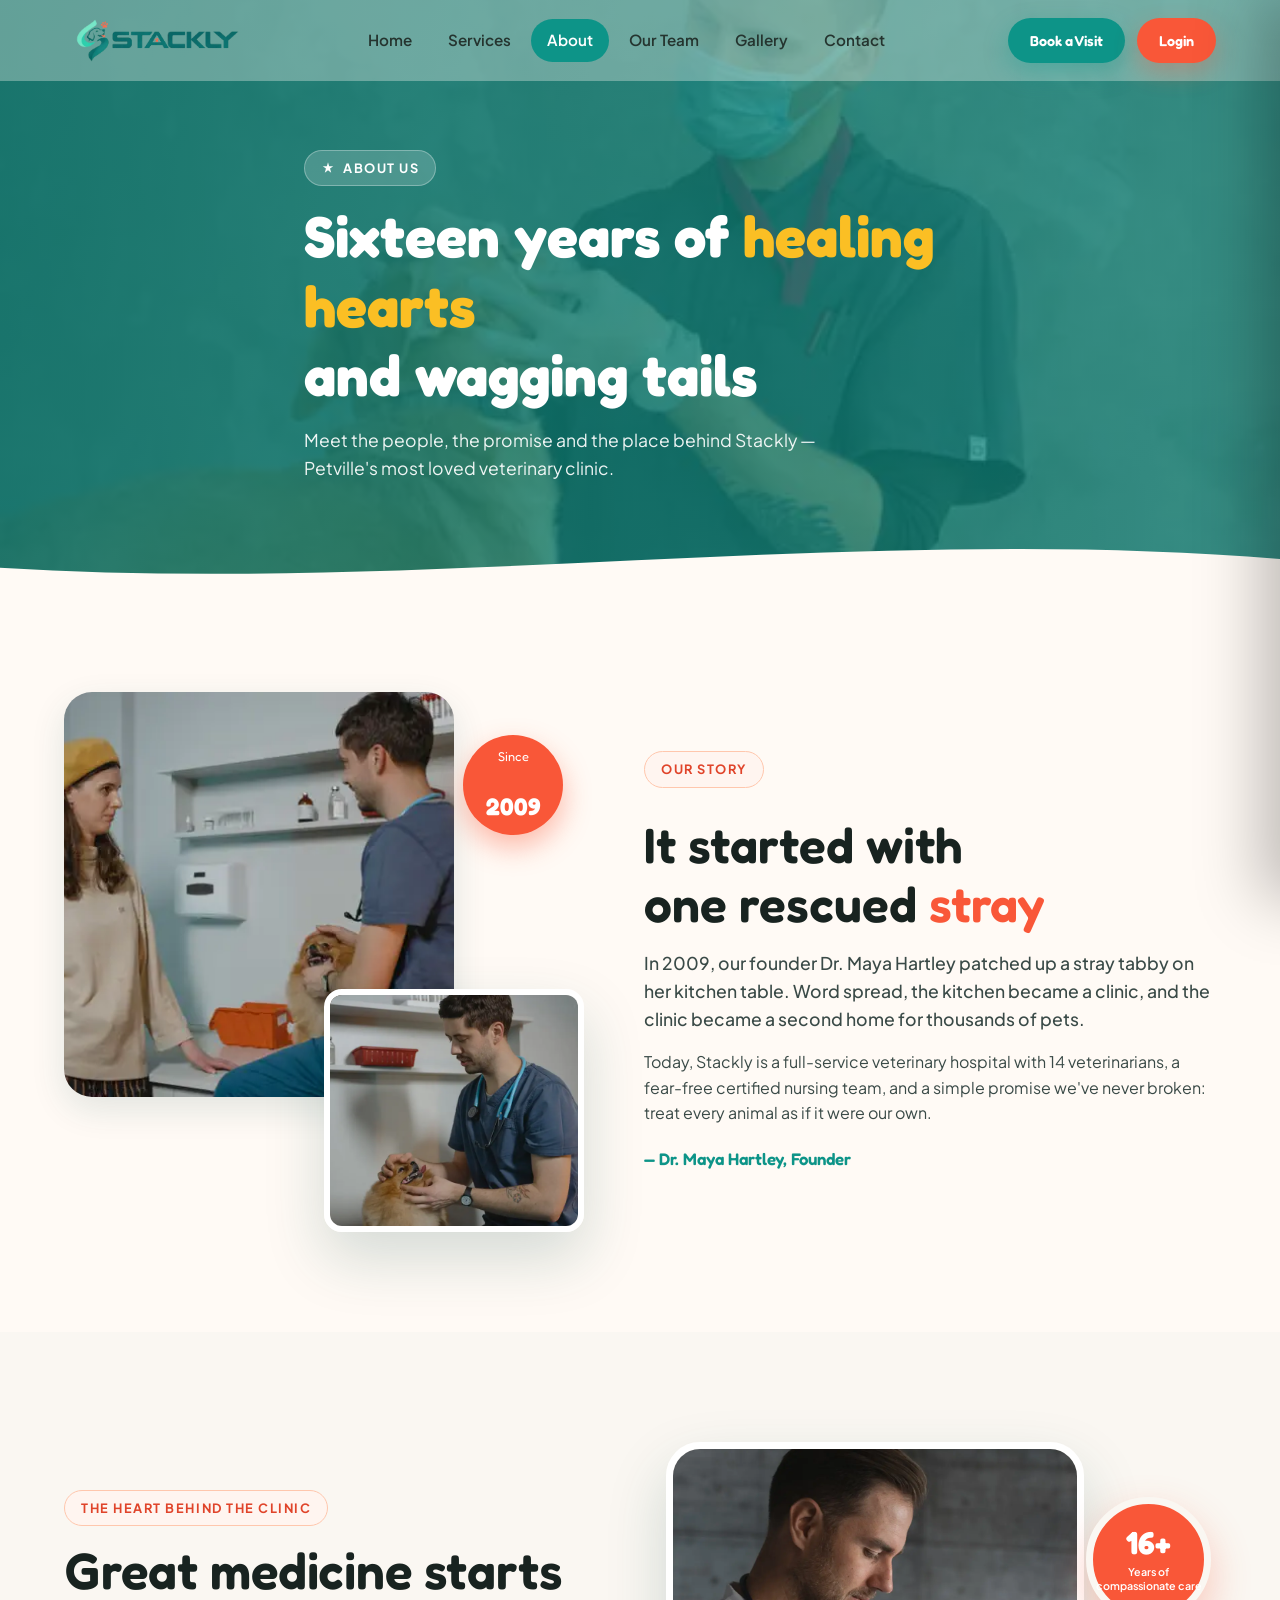
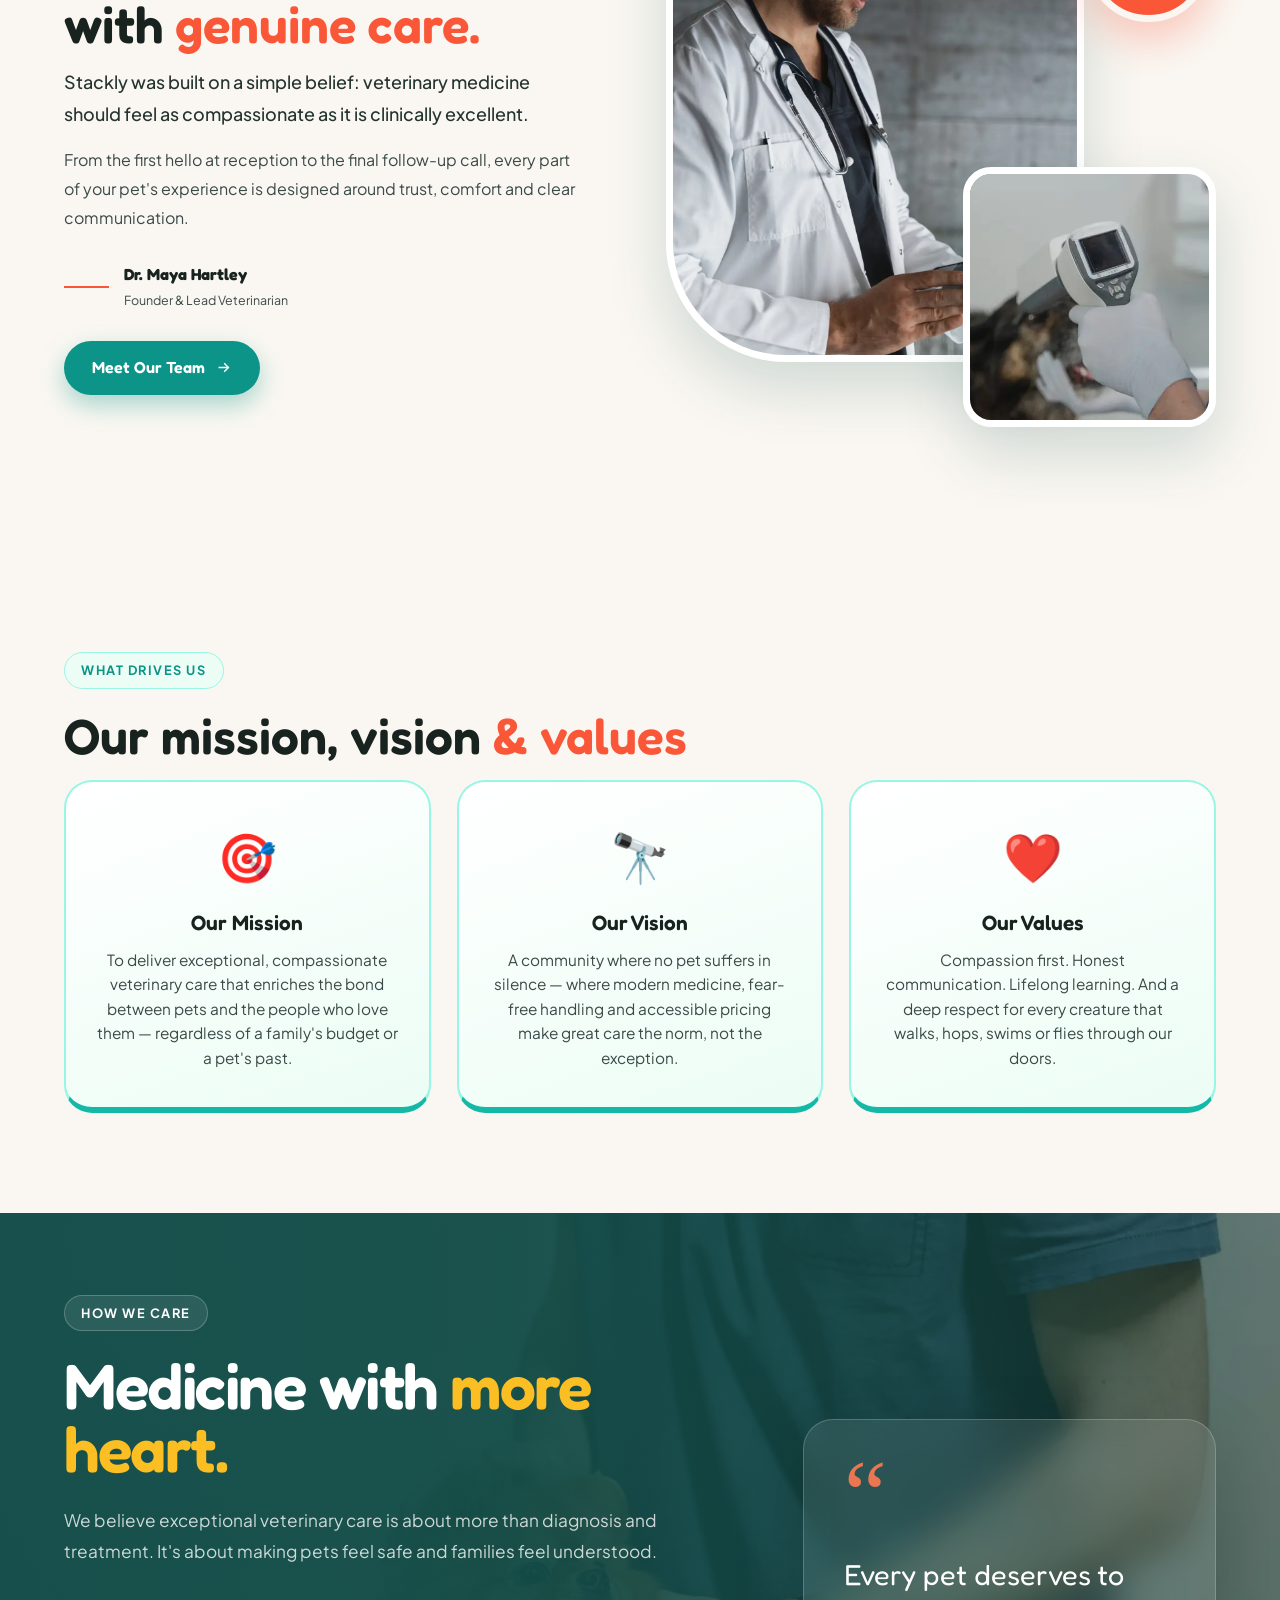
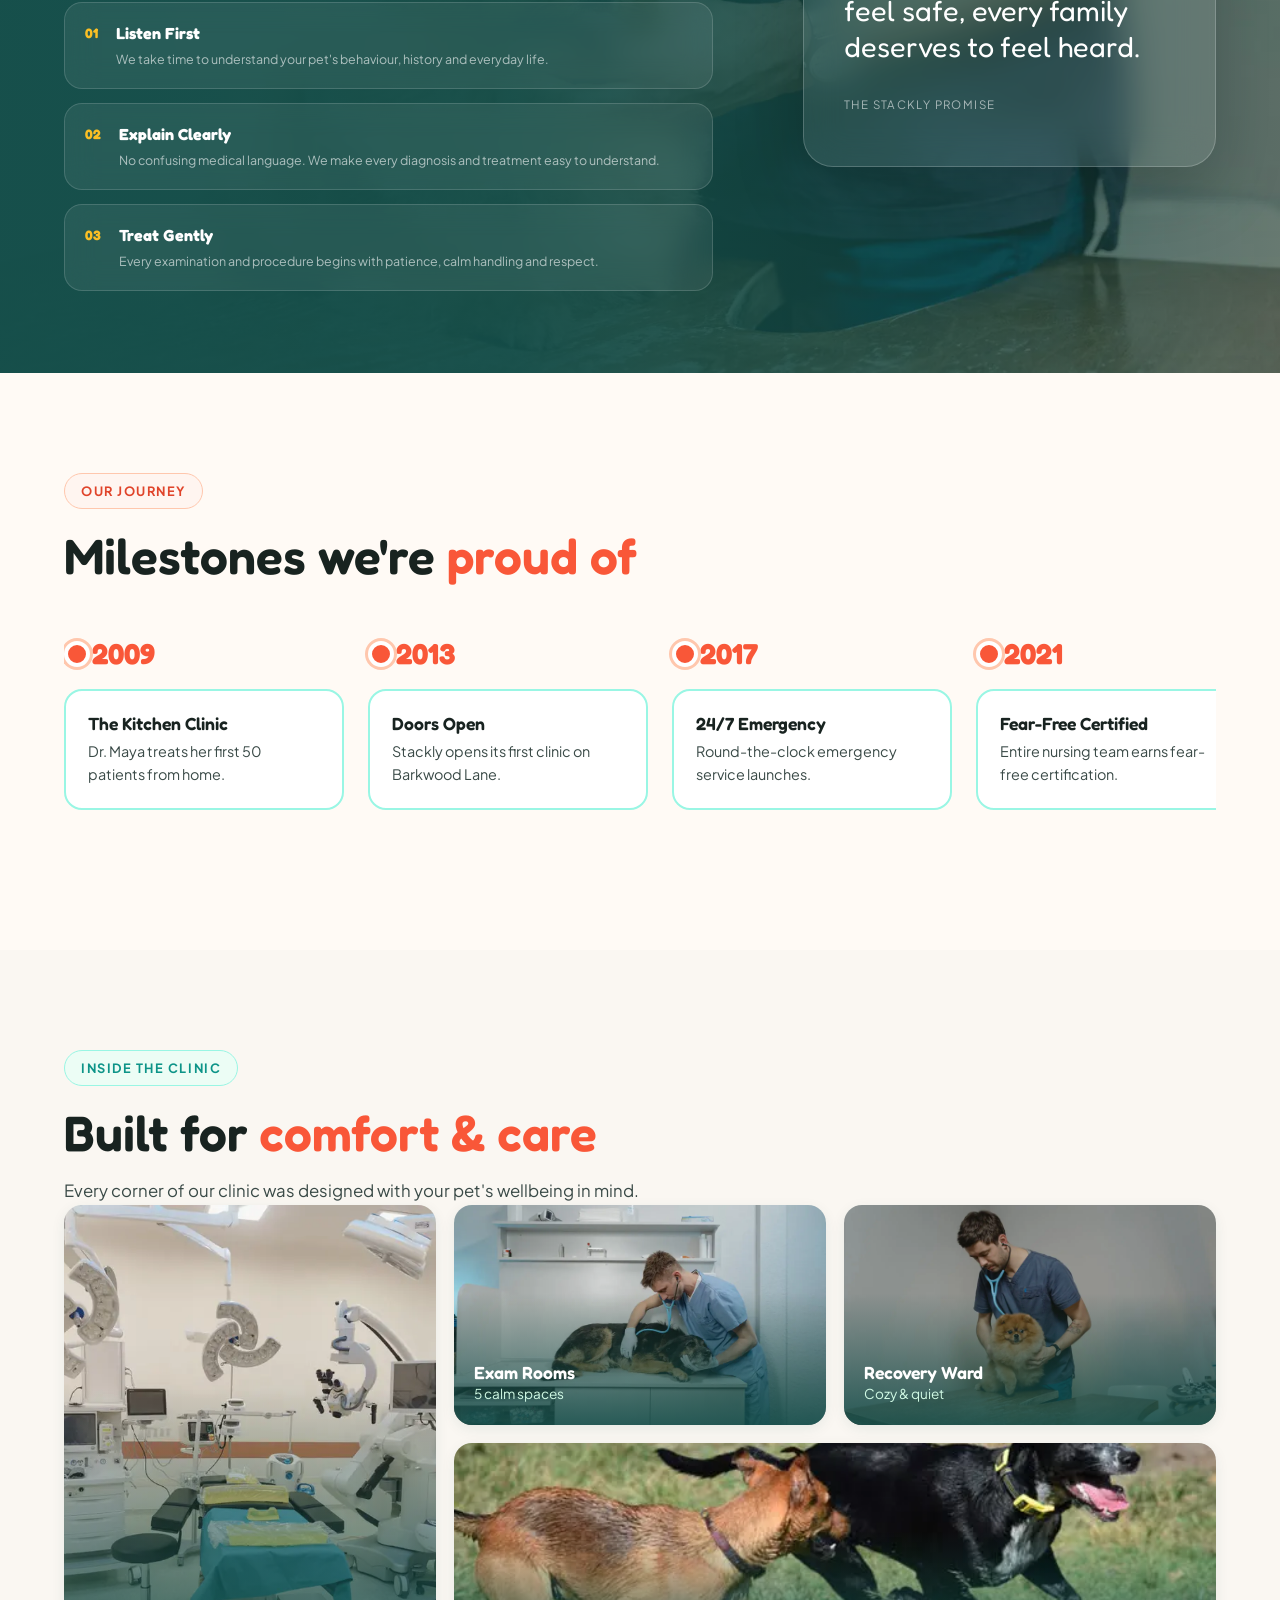
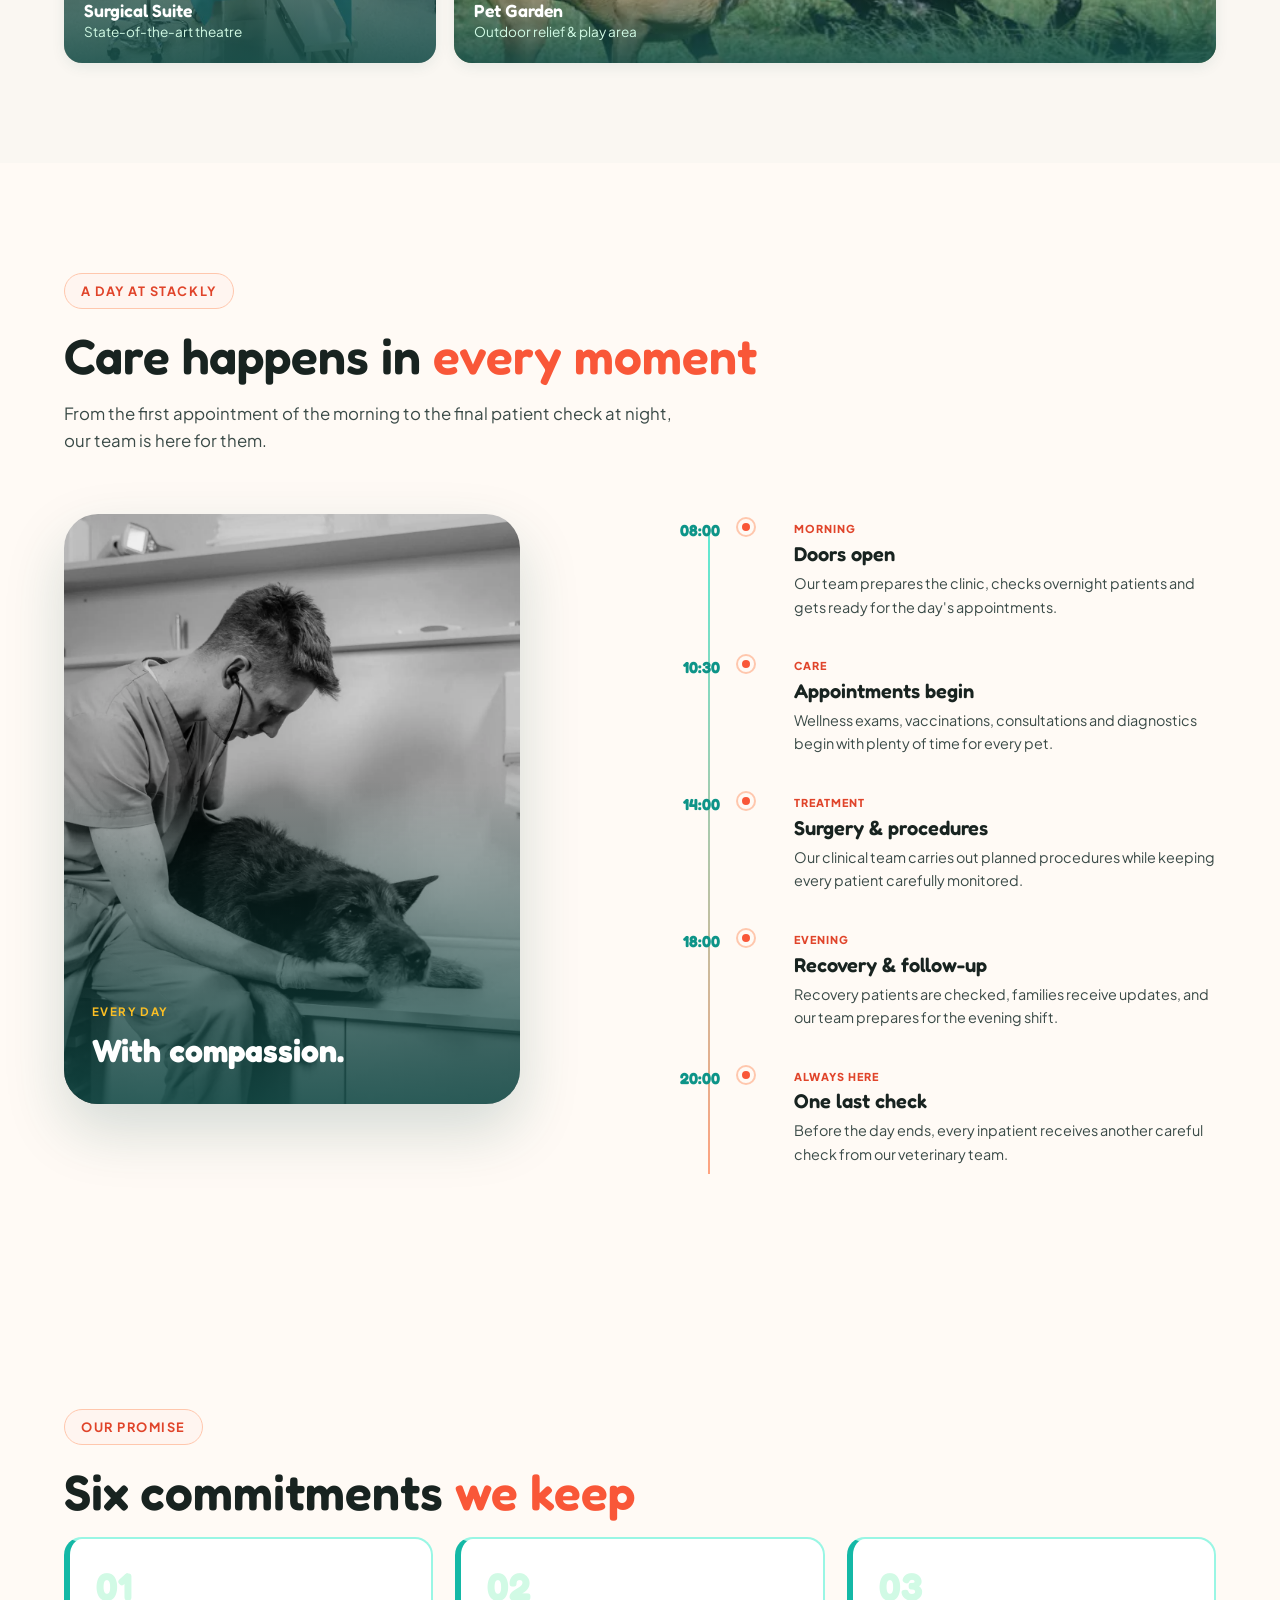
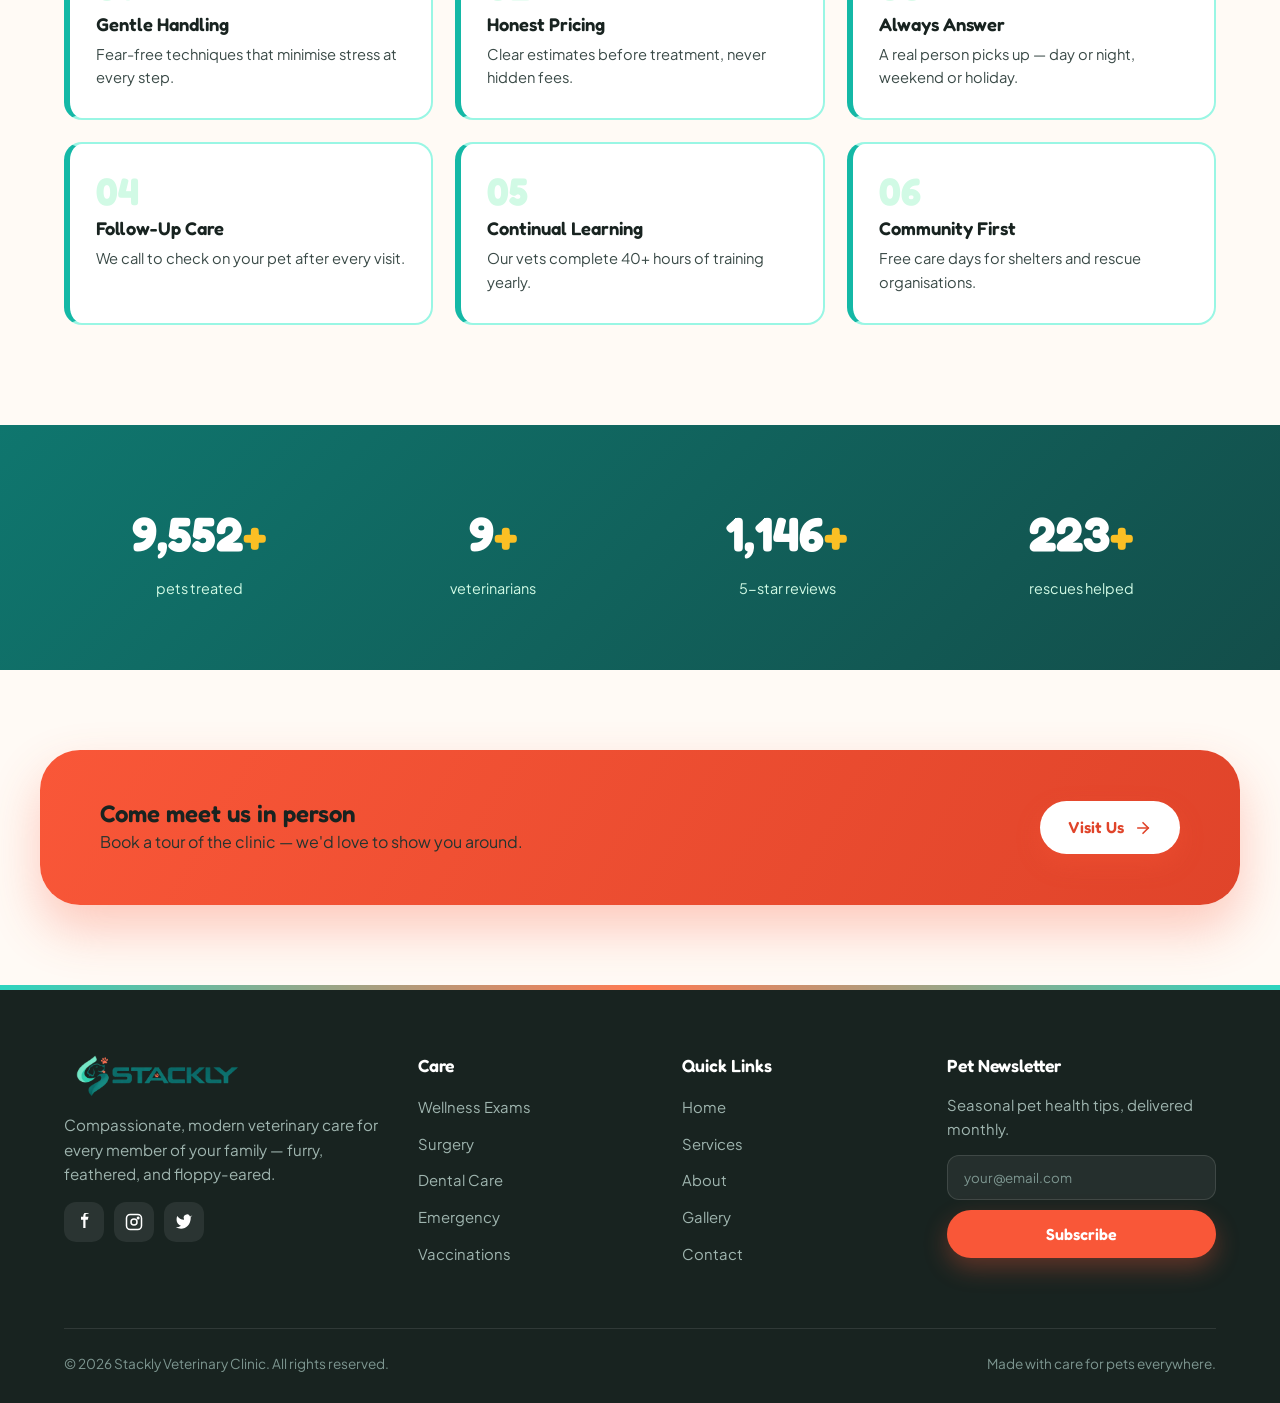
==== about.html @ 613fd5ee "first commit" ====
<!DOCTYPE html>
<html lang="en">
<head>
<meta charset="UTF-8">
<meta name="viewport" content="width=device-width, initial-scale=1.0">
<title>About Us — Stackly Veterinary Clinic</title>
<link rel="stylesheet" href="css/theme.css">
<link rel="stylesheet" href="css/about.css">
</head>
<body>

<!-- ============ PAGE HERO ============ -->
<section class="page-hero">
  <div class="ph-bg"><img src="images/doctor7.webp" alt="Vet team"></div>
  <div class="ph-overlay"></div>
  <div class="container ph-content reveal">
    <span class="eyebrow"><svg width="14" height="14" viewBox="0 0 24 24" fill="currentColor"><path d="M12 2l2 7h7l-5.5 4 2 7L12 16l-5.5 4 2-7L3 9h7z"/></svg> About Us</span>
    <h1>Sixteen years of <span class="hl">healing hearts</span><br>and wagging tails</h1>
    <p>Meet the people, the promise and the place behind Stackly — Petville's most loved veterinary clinic.</p>
  </div>
  <div class="ph-wave"><svg viewBox="0 0 1440 80" preserveAspectRatio="none"><path d="M0,50 C480,80 960,0 1440,40 L1440,80 L0,80 Z" fill="var(--cream)"/></svg></div>
</section>

<!-- ============ OUR STORY (asymmetric) ============ -->
<section class="story">
  <div class="container story-grid">
    <div class="story-images reveal left">
      <img class="si-main" src="images/doctor13.webp" alt="Vet with pet owner">
      <img class="si-sub" src="images/doctor4.webp" alt="Pomeranian">
      <div class="si-badge">Since<br><strong>2009</strong></div>
    </div>
    <div class="story-text reveal right">
      <span class="eyebrow coral">Our Story</span>
      <h2 class="section-title">It started with<br>one rescued <span class="hl">stray</span></h2>
      <p class="story-lead">In 2009, our founder Dr. Maya Hartley patched up a stray tabby on her kitchen table. Word spread, the kitchen became a clinic, and the clinic became a second home for thousands of pets.</p>
      <p>Today, Stackly is a full-service veterinary hospital with 14 veterinarians, a fear-free certified nursing team, and a simple promise we've never broken: treat every animal as if it were our own.</p>
      <div class="story-sign">— Dr. Maya Hartley, Founder</div>
    </div>
  </div>
</section>

<!-- ============ THE HEART BEHIND THE CLINIC ============ -->
<section class="heart-clinic">
  <div class="container heart-grid">

    

    <div class="heart-content reveal right">
      <span class="eyebrow coral">The heart behind the clinic</span>

      <h2 class="section-title">
        Great medicine starts with
        <span class="hl">genuine care.</span>
      </h2>

      <p class="heart-lead">
        Stackly was built on a simple belief:
        veterinary medicine should feel as compassionate as it is
        clinically excellent.
      </p>

      <p>
        From the first hello at reception to the final follow-up call,
        every part of your pet's experience is designed around trust,
        comfort and clear communication.
      </p>

      <div class="heart-signature">
        <div class="signature-line"></div>
        <div>
          <strong>Dr. Maya Hartley</strong>
          <span>Founder &amp; Lead Veterinarian</span>
        </div>
      </div>

      <a href="team.html" class="btn btn-primary">
        Meet Our Team
        <svg width="17" height="17" viewBox="0 0 24 24"
          fill="none" stroke="currentColor" stroke-width="2">
          <path d="M5 12h14"></path>
          <path d="m13 6 6 6-6 6"></path>
        </svg>
      </a>
    </div>

    <div class="heart-visual reveal left">
      <div class="heart-main-image">
        <img
          src="images/doctor14.webp"
          alt="Veterinarian caring for a dog"
        >
      </div>

      <div class="heart-small-image">
        <img
          src="images/equipment.webp"
          alt="Veterinary care"
        >
      </div>

      <div class="heart-experience">
        <strong>16+</strong>
        <span>Years of<br>compassionate care</span>
      </div>
    </div>

  </div>
</section>

<!-- ============ MISSION / VISION / VALUES (teal cards) ============ -->
<section class="mvv">
  <div class="container">
    <div class="section-head reveal">
      <span class="eyebrow">What drives us</span>
      <h2 class="section-title">Our mission, vision <span class="hl">&amp; values</span></h2>
    </div>
    <div class="mvv-grid">
      <article class="mvv-card reveal">
        <div class="mvv-ic">🎯</div>
        <h3>Our Mission</h3>
        <p>To deliver exceptional, compassionate veterinary care that enriches the bond between pets and the people who love them — regardless of a family's budget or a pet's past.</p>
      </article>
      <article class="mvv-card reveal delay-1">
        <div class="mvv-ic">🔭</div>
        <h3>Our Vision</h3>
        <p>A community where no pet suffers in silence — where modern medicine, fear-free handling and accessible pricing make great care the norm, not the exception.</p>
      </article>
      <article class="mvv-card reveal delay-2">
        <div class="mvv-ic">❤️</div>
        <h3>Our Values</h3>
        <p>Compassion first. Honest communication. Lifelong learning. And a deep respect for every creature that walks, hops, swims or flies through our doors.</p>
      </article>
    </div>
  </div>
</section>

<!-- ============ CARE PHILOSOPHY ============ -->
<section class="care-philosophy">

  <div class="care-philosophy-bg">
    <img
      src="images/pet14.webp"
      alt="Veterinarian caring for a pet"
    >
    <div class="care-philosophy-overlay"></div>
  </div>

  <div class="container care-philosophy-inner">

    <div class="care-philosophy-content reveal">

      <span class="eyebrow philosophy-eyebrow">
        How we care
      </span>

      <h2>
        Medicine with
        <span>more heart.</span>
      </h2>

      <p class="philosophy-intro">
        We believe exceptional veterinary care is about more than
        diagnosis and treatment. It's about making pets feel safe
        and families feel understood.
      </p>

      <div class="philosophy-list">

        <div class="philosophy-item">
          <span class="philosophy-number">01</span>
          <div>
            <strong>Listen First</strong>
            <p>
              We take time to understand your pet's behaviour,
              history and everyday life.
            </p>
          </div>
        </div>

        <div class="philosophy-item">
          <span class="philosophy-number">02</span>
          <div>
            <strong>Explain Clearly</strong>
            <p>
              No confusing medical language. We make every
              diagnosis and treatment easy to understand.
            </p>
          </div>
        </div>

        <div class="philosophy-item">
          <span class="philosophy-number">03</span>
          <div>
            <strong>Treat Gently</strong>
            <p>
              Every examination and procedure begins with
              patience, calm handling and respect.
            </p>
          </div>
        </div>

      </div>

    </div>

    <div class="philosophy-quote reveal delay-2">
      <span class="quote-mark">“</span>
      <p>
        Every pet deserves to feel safe,
        every family deserves to feel heard.
      </p>
      <span class="quote-label">The Stackly promise</span>
    </div>

  </div>
</section>

<!-- ============ JOURNEY TIMELINE ============ -->
<section class="journey">
  <div class="container">
    <div class="section-head reveal">
      <span class="eyebrow coral">Our journey</span>
      <h2 class="section-title">Milestones we're <span class="hl">proud of</span></h2>
    </div>
    <div class="journey-track reveal">
      <div class="j-item"><span class="j-year">2009</span><div class="j-card"><h4>The Kitchen Clinic</h4><p>Dr. Maya treats her first 50 patients from home.</p></div></div>
      <div class="j-item"><span class="j-year">2013</span><div class="j-card"><h4>Doors Open</h4><p>Stackly opens its first clinic on Barkwood Lane.</p></div></div>
      <div class="j-item"><span class="j-year">2017</span><div class="j-card"><h4>24/7 Emergency</h4><p>Round-the-clock emergency service launches.</p></div></div>
      <div class="j-item"><span class="j-year">2021</span><div class="j-card"><h4>Fear-Free Certified</h4><p>Entire nursing team earns fear-free certification.</p></div></div>
      <div class="j-item"><span class="j-year">2025</span><div class="j-card"><h4>15,000 Pets</h4><p>We celebrate 15,000 pets treated and counting.</p></div></div>
    </div>
  </div>
</section>

<!-- ============ FACILITIES SHOWCASE ============ -->
<section class="facilities">
  <div class="container">
    <div class="section-head reveal">
      <span class="eyebrow">Inside the clinic</span>
      <h2 class="section-title">Built for <span class="hl">comfort &amp; care</span></h2>
      <p class="section-sub">Every corner of our clinic was designed with your pet's wellbeing in mind.</p>
    </div>
    <div class="fac-grid">
      <div class="fac-item fac-large reveal"><img src="images/technology2.webp" alt="Operating room"><div class="fac-cap"><h4>Surgical Suite</h4><p>State-of-the-art theatre</p></div></div>
      <div class="fac-item reveal delay-1"><img src="images/doctor1.webp" alt="Exam room"><div class="fac-cap"><h4>Exam Rooms</h4><p>5 calm spaces</p></div></div>
      <div class="fac-item reveal delay-2"><img src="images/doctor2.webp" alt="Recovery"><div class="fac-cap"><h4>Recovery Ward</h4><p>Cozy &amp; quiet</p></div></div>
      <div class="fac-item fac-wide reveal delay-3"><img src="images/pet15.webp" alt="Garden"><div class="fac-cap"><h4>Pet Garden</h4><p>Outdoor relief &amp; play area</p></div></div>
    </div>
  </div>
</section>

<!-- ============ A DAY AT PAWS & CLAWS ============ -->
<section class="clinic-day">
  <div class="container">

    <div class="section-head reveal">
      <span class="eyebrow coral">A day at Stackly</span>
      <h2 class="section-title">
        Care happens in
        <span class="hl">every moment</span>
      </h2>
      <p class="section-sub">
        From the first appointment of the morning to the final
        patient check at night, our team is here for them.
      </p>
    </div>

    <div class="clinic-day-grid">

      <div class="day-image reveal left">
        <img
          src="images/doctor15.webp"
          alt="Veterinarian examining a pet"
        >

        <div class="day-image-label">
          <span>Every day</span>
          <strong>With compassion.</strong>
        </div>
      </div>

      <div class="day-timeline">

        <div class="day-item reveal">
          <div class="day-time">08:00</div>
          <div class="day-dot"></div>
          <div class="day-info">
            <span>Morning</span>
            <h3>Doors open</h3>
            <p>
              Our team prepares the clinic, checks overnight patients
              and gets ready for the day's appointments.
            </p>
          </div>
        </div>

        <div class="day-item reveal delay-1">
          <div class="day-time">10:30</div>
          <div class="day-dot"></div>
          <div class="day-info">
            <span>Care</span>
            <h3>Appointments begin</h3>
            <p>
              Wellness exams, vaccinations, consultations and
              diagnostics begin with plenty of time for every pet.
            </p>
          </div>
        </div>

        <div class="day-item reveal delay-2">
          <div class="day-time">14:00</div>
          <div class="day-dot"></div>
          <div class="day-info">
            <span>Treatment</span>
            <h3>Surgery &amp; procedures</h3>
            <p>
              Our clinical team carries out planned procedures while
              keeping every patient carefully monitored.
            </p>
          </div>
        </div>

        <div class="day-item reveal delay-3">
          <div class="day-time">18:00</div>
          <div class="day-dot"></div>
          <div class="day-info">
            <span>Evening</span>
            <h3>Recovery &amp; follow-up</h3>
            <p>
              Recovery patients are checked, families receive updates,
              and our team prepares for the evening shift.
            </p>
          </div>
        </div>

        <div class="day-item reveal delay-4">
          <div class="day-time">20:00</div>
          <div class="day-dot"></div>
          <div class="day-info">
            <span>Always here</span>
            <h3>One last check</h3>
            <p>
              Before the day ends, every inpatient receives another
              careful check from our veterinary team.
            </p>
          </div>
        </div>

      </div>

    </div>
  </div>
</section>

<!-- ============ COMMITMENTS (teal cards) ============ -->
<section class="commitments">
  <div class="container">
    <div class="section-head reveal">
      <span class="eyebrow coral">Our promise</span>
      <h2 class="section-title">Six commitments <span class="hl">we keep</span></h2>
    </div>
    <div class="commit-grid">
      <article class="commit-card reveal"><span class="cc-num">01</span><h4>Gentle Handling</h4><p>Fear-free techniques that minimise stress at every step.</p></article>
      <article class="commit-card reveal delay-1"><span class="cc-num">02</span><h4>Honest Pricing</h4><p>Clear estimates before treatment, never hidden fees.</p></article>
      <article class="commit-card reveal delay-2"><span class="cc-num">03</span><h4>Always Answer</h4><p>A real person picks up — day or night, weekend or holiday.</p></article>
      <article class="commit-card reveal delay-3"><span class="cc-num">04</span><h4>Follow-Up Care</h4><p>We call to check on your pet after every visit.</p></article>
      <article class="commit-card reveal"><span class="cc-num">05</span><h4>Continual Learning</h4><p>Our vets complete 40+ hours of training yearly.</p></article>
      <article class="commit-card reveal delay-1"><span class="cc-num">06</span><h4>Community First</h4><p>Free care days for shelters and rescue organisations.</p></article>
    </div>
  </div>
</section>

<!-- ============ STATS BAND ============ -->
<section class="about-stats">
  <div class="container stats-row">
    <div class="as reveal"><div class="as-num" data-count="15000">0</div><span>pets treated</span></div>
    <div class="as reveal delay-1"><div class="as-num" data-count="14">0</div><span>veterinarians</span></div>
    <div class="as reveal delay-2"><div class="as-num" data-count="1800">0</div><span>5-star reviews</span></div>
    <div class="as reveal delay-3"><div class="as-num" data-count="350">0</div><span>rescues helped</span></div>
  </div>
</section>

<!-- ============ CTA ============ -->
<section class="cta-banner">
  <div class="container cta-inner reveal">
    <div class="cta-text"><h2>Come meet us in person</h2><p>Book a tour of the clinic — we'd love to show you around.</p></div>
    <a href="error.html" class="btn btn-coral">Visit Us
      <svg width="18" height="18" viewBox="0 0 24 24" fill="none" stroke="currentColor" stroke-width="2.2" stroke-linecap="round"><line x1="5" y1="12" x2="19" y2="12"/><polyline points="12 5 19 12 12 19"/></svg>
    </a>
  </div>
</section>

<script src="js/shared.js"></script>
<script src="js/about.js"></script>
</body>
</html>
---- css/theme.css ----
/* ============================================================
   PAWS & CLAWS VET CLINIC — SHARED THEME
   Color theme used across ALL pages (consistent)
   ============================================================ */

@import url('https://fonts.googleapis.com/css2?family=Fredoka:wght@400;500;600;700&family=Plus+Jakarta+Sans:wght@300;400;500;600;700;800&display=swap');

:root {
  /* ---- Primary (Teal) ---- */
  --teal-50:  #ecfdf5;
  --teal-100: #d1fae5;
  --teal-200: #99f6e4;
  --teal-300: #5eead4;
  --teal-400: #2dd4bf;
  --teal-500: #14b8a6;
  --teal-600: #0d9488;
  --teal-700: #0f766e;
  --teal-800: #115e59;
  --teal-900: #134e4a;

  /* ---- Accent (Coral / Amber) ---- */
  --coral-50:  #fff5f0;
  --coral-100: #ffe4d6;
  --coral-200: #ffc7ad;
  --coral-300: #ffa380;
  --coral-400: #ff7a52;
  --coral-500: #f95738;
  --coral-600: #e0442a;
  --coral-700: #bd3420;

  --amber-300: #fcd34d;
  --amber-400: #fbbf24;
  --amber-500: #f59e0b;

  /* ---- Neutrals ---- */
  --cream:    #fffaf5;
  --sand-50:  #faf7f2;
  --sand-100: #f3ede3;
  --sand-200: #e7dccd;
  --ink-700:  #3a4a47;
  --ink-800:  #25342f;
  --ink-900:  #182320;

  /* ---- Semantic ---- */
  --success: #16a34a;
  --warning: #f59e0b;
  --error:   #dc2626;

  /* ---- Type ---- */
  --font-display: 'Fredoka', sans-serif;
  --font-body: 'Plus Jakarta Sans', sans-serif;

  /* ---- Layout ---- */
  --container: 1200px;
  --radius-sm: 10px;
  --radius: 18px;
  --radius-lg: 28px;
  --radius-xl: 40px;
  --shadow-sm: 0 4px 14px rgba(19,78,74,.08);
  --shadow: 0 12px 34px rgba(19,78,74,.12);
  --shadow-lg: 0 26px 60px rgba(19,78,74,.18);
  --transition: .4s cubic-bezier(.22,1,.36,1);
}

* { margin: 0; padding: 0; box-sizing: border-box; }

html { scroll-behavior: smooth; }

body {
  font-family: var(--font-body);
  color: var(--ink-800);
  background: var(--cream);
  line-height: 1.6;
  overflow-x: hidden;
}

h1,h2,h3,h4,h5 { font-family: var(--font-display); line-height: 1.2; color: var(--ink-900); font-weight: 600; }

a { text-decoration: none; color: inherit; }
ul { list-style: none; }
img { max-width: 100%; display: block; }

.container { width: 100%; max-width: var(--container); margin: 0 auto; padding: 0 24px; }

/* ---- Eyebrow label ---- */
.eyebrow {
  display: inline-flex; align-items: center; gap: 8px;
  font-size: .8rem; font-weight: 700; letter-spacing: .12em; text-transform: uppercase;
  color: var(--teal-600);
  background: var(--teal-50);
  padding: 7px 16px; border-radius: 100px;
  border: 1.5px solid var(--teal-200);
}
.eyebrow.coral { color: var(--coral-600); background: var(--coral-50); border-color: var(--coral-200); }

.section-title {
  font-size: clamp(2rem, 4.5vw, 3.1rem);
  font-weight: 600;
  margin: 18px 0 14px;
}
.section-title .hl { color: var(--coral-500); }
.section-sub { color: var(--ink-700); font-size: 1.05rem; max-width: 620px; }

/* ---- Buttons ---- */
.btn {
  display: inline-flex; align-items: center; gap: 10px;
  font-family: var(--font-display); font-weight: 600; font-size: 1rem;
  padding: 14px 28px; border-radius: 100px; border: none; cursor: pointer;
  transition: var(--transition);
  position: relative; overflow: hidden;
}
.btn-primary { background: var(--teal-600); color: #fff; box-shadow: 0 10px 24px rgba(13,148,136,.35); }
.btn-primary:hover { background: var(--teal-700); transform: translateY(-3px); box-shadow: 0 16px 32px rgba(13,148,136,.42); }
.btn-coral { background: var(--coral-500); color: #fff; box-shadow: 0 10px 24px rgba(249,87,56,.32); }
.btn-coral:hover { background: var(--coral-600); transform: translateY(-3px); }
.btn-ghost { background: transparent; color: var(--teal-700); border: 2px solid var(--teal-600); }
.btn-ghost:hover { background: var(--teal-600); color: #fff; transform: translateY(-3px); }
.btn-light { background: #fff; color: var(--teal-700); box-shadow: var(--shadow-sm); }
.btn-light:hover { transform: translateY(-3px); box-shadow: var(--shadow); }
.btn-block { width: 100%; justify-content: center; }

/* ============================================================
   HEADER  (shared across pages)
   ============================================================ */
.site-header {
  position: fixed; top: 0; left: 0; width: 100%; z-index: 900;
  padding: 18px 0; transition: var(--transition);
  background: transparent;
   background: rgba(255, 250, 245, 0.326);
}
.site-header.scrolled {
  background: rgba(255,250,245,.92);
  backdrop-filter: blur(14px);
  box-shadow: 0 6px 24px rgba(19,78,74,.08);
  padding: 12px 0;
}
.header-inner { display: flex; align-items: center; justify-content: space-between; gap: 24px; }

.brand { display: flex; align-items: center; gap: 12px; }
.brand-mark {
  width: 48px; height: 48px; border-radius: 14px;
  background: linear-gradient(135deg, var(--teal-500), var(--teal-700));
  display: grid; place-items: center; color: #fff;
  box-shadow: 0 8px 20px rgba(13,148,136,.35);
  flex-shrink: 0;
}
.brand-mark svg { width: 28px; height: 28px; }
.brand-name { font-family: var(--font-display); font-weight: 700; font-size: 1.3rem; color: var(--ink-900); line-height: 1; }
.brand-name span { color: var(--coral-500); }
.brand-tag { font-size: .72rem; color: var(--ink-700); letter-spacing: .08em; text-transform: uppercase; }

.brand {
  display: flex;
  align-items: center;
}

.brand-logo {
  width: 180px;
  height: auto;
  display: block;
  object-fit: contain;
}

.nav { display: flex; align-items: center; gap: 4px; }
.nav a {
  font-weight: 600; font-size: .95rem; color: var(--ink-800);
  padding: 9px 16px; border-radius: 100px; transition: var(--transition);
  position: relative;
}
.nav a:hover { color: var(--teal-600); background: var(--teal-50); }
.nav a.active { color: #fff; background: var(--teal-600); }

.header-cta { display: flex; align-items: center; gap: 12px; }
.header-cta .btn { padding: 11px 22px; font-size: .9rem; }

/* hamburger */
.hamburger {
  display: none; width: 46px; height: 46px; border-radius: 12px;
  background: var(--teal-600); border: none; cursor: pointer;
  position: relative; z-index: 1000;
}
.hamburger span {
  display: block; width: 22px; height: 2.5px; background: #fff; border-radius: 4px;
  margin: 4px auto; transition: var(--transition);
}
.hamburger.open span:nth-child(1) { transform: translateY(6.5px) rotate(45deg); }
.hamburger.open span:nth-child(2) { opacity: 0; }
.hamburger.open span:nth-child(3) { transform: translateY(-6.5px) rotate(-45deg); }

/* ============================================================
   MOBILE MENU  — full height, HALF WIDTH, slide from right
   contains nav links + LOGIN button
   ============================================================ */
.mobile-menu {
  position: fixed; top: 0; right: 0; height: 100vh; width: 50%;
  min-width: 290px;
  background: linear-gradient(160deg, var(--teal-700), var(--teal-900));
  z-index: 999;
  transform: translateX(100%);
  transition: transform .45s cubic-bezier(.22,1,.36,1);
  display: flex; flex-direction: column;
  padding: 90px 30px 40px;
  box-shadow: -20px 0 60px rgba(0,0,0,.25);
  overflow-y: auto;
}
.mobile-menu.open { transform: translateX(0); }
.mobile-menu .mm-close {
  position: absolute; top: 22px; right: 22px;
  width: 42px; height: 42px; border-radius: 50%;
  background: rgba(255,255,255,.15); border: none; color: #fff;
  font-size: 1.4rem; cursor: pointer; display: grid; place-items: center;
  transition: var(--transition);
}
.mobile-menu .mm-close:hover { background: var(--coral-500); transform: rotate(90deg); }
.mobile-menu .mm-greet { color: var(--teal-200); font-size: .82rem; letter-spacing: .1em; text-transform: uppercase; margin-bottom: 6px; }
.mobile-menu .mm-greet strong { color: #fff; font-family: var(--font-display); display: block; font-size: 1.5rem; letter-spacing: 0; text-transform: none; margin-top: 4px; }
.mobile-menu nav { display: flex; flex-direction: column; gap: 4px; margin-top: 24px; }
.mobile-menu nav a {
  color: #fff; font-family: var(--font-display); font-weight: 500; font-size: 1.18rem;
  padding: 14px 18px; border-radius: 14px; transition: var(--transition);
  display: flex; align-items: center; justify-content: space-between;
  border: 1px solid transparent;
}
.mobile-menu nav a:hover, .mobile-menu nav a.active {
  background: rgba(255,255,255,.12); border-color: rgba(255,255,255,.18);
  padding-left: 26px;
}
.mobile-menu nav a .dot { width: 8px; height: 8px; border-radius: 50%; background: var(--coral-400); opacity: 0; transition: var(--transition); }
.mobile-menu nav a.active .dot { opacity: 1; }
.mobile-menu .mm-divider { height: 1px; background: rgba(255,255,255,.14); margin: 26px 0 18px; }
.mobile-menu .mm-login {
  background: var(--coral-500); color: #fff;
  display: flex; align-items: center; justify-content: center; gap: 10px;
  font-family: var(--font-display); font-weight: 600; font-size: 1.05rem;
  padding: 16px; border-radius: 14px; transition: var(--transition);
  box-shadow: 0 10px 24px rgba(249,87,56,.4);
}
.mobile-menu .mm-login:hover { background: var(--coral-600); transform: translateY(-2px); }
.mobile-menu .mm-foot { margin-top: auto; color: rgba(255,255,255,.6); font-size: .8rem; line-height: 1.5; }
.overlay {
  position: fixed; inset: 0; background: rgba(18,35,32,.5); z-index: 998;
  opacity: 0; pointer-events: none; transition: opacity .4s;
}
.overlay.show { opacity: 1; pointer-events: auto; }

/* ============================================================
   FOOTER  (shared)
   ============================================================ */
.site-footer { background: var(--ink-900); color: #cfdcd9; padding: 70px 0 28px; position: relative; overflow: hidden; }
.site-footer::before {
  content: ''; position: absolute; top: 0; left: 0; right: 0; height: 5px;
  background: linear-gradient(90deg, var(--teal-400), var(--coral-400), var(--teal-400));
}
.footer-grid { display: grid; grid-template-columns: 1.4fr 1fr 1fr 1.2fr; gap: 40px; }
.footer-brand .brand-name { color: #fff; }
.footer-brand p { margin: 16px 0; color: #9fb5af; font-size: .95rem; }
.footer-social { display: flex; gap: 10px; }
.footer-social a {
  width: 40px; height: 40px; border-radius: 12px; background: rgba(255,255,255,.08);
  display: grid; place-items: center; color: #fff; transition: var(--transition);
}
.footer-social a:hover { background: var(--coral-500); transform: translateY(-3px); }
.footer-col h4 { color: #fff; font-size: 1.1rem; margin-bottom: 18px; }
.footer-col ul li { margin-bottom: 11px; }
.footer-col ul a { color: #9fb5af; font-size: .93rem; transition: var(--transition); }
.footer-col ul a:hover { color: var(--coral-400); padding-left: 5px; }
.footer-news input {
  width: 100%; padding: 13px 16px; border-radius: 12px; border: 1px solid rgba(255,255,255,.12);
  background: rgba(255,255,255,.06); color: #fff; font-family: var(--font-body); margin-bottom: 10px;
}
.footer-news input::placeholder { color: #7d9690; }
.footer-bottom { border-top: 1px solid rgba(255,255,255,.1); margin-top: 50px; padding-top: 24px; display: flex; justify-content: space-between; flex-wrap: wrap; gap: 12px; font-size: .85rem; color: #7d9690; }

/* ============================================================
   REVEAL ON SCROLL (shared animation engine)
   ============================================================ */
.reveal { opacity: 0; transform: translateY(40px); transition: opacity .8s cubic-bezier(.22,1,.36,1), transform .8s cubic-bezier(.22,1,.36,1); }
.reveal.in { opacity: 1; transform: none; }
.reveal.delay-1 { transition-delay: .12s; }
.reveal.delay-2 { transition-delay: .24s; }
.reveal.delay-3 { transition-delay: .36s; }
.reveal.delay-4 { transition-delay: .48s; }
.reveal.left { transform: translateX(-50px); }
.reveal.right { transform: translateX(50px); }
.reveal.zoom { transform: scale(.85); }
.reveal.in.left, .reveal.in.right, .reveal.in.zoom { transform: none; }

@media (prefers-reduced-motion: reduce) {
  .reveal { opacity: 1 !important; transform: none !important; }
  * { animation: none !important; }
}

/* ============================================================
   RESPONSIVE
   ============================================================ */
@media (max-width: 980px) {
  .nav, .header-cta .btn-text { display: none; }
  .hamburger { display: block; }
  .footer-grid { grid-template-columns: 1fr 1fr; }
}
@media (max-width: 600px) {
  .footer-grid { grid-template-columns: 1fr; }
  .mobile-menu { width: 78%; }
}

/* paw print decorative */
.paw-deco { position: absolute; color: var(--teal-200); opacity: .5; pointer-events: none; }
---- css/about.css ----
/* ============================================================
   ABOUT PAGE — unique pattern: asymmetric image collage + horizontal timeline
   Card color: teal themed (same theme, distinct from services)
   ============================================================ */

.page-hero { position: relative; padding: 150px 0 110px; overflow: hidden; min-height: 55vh; display: flex; align-items: center; }
.ph-bg { position: absolute; inset: 0; z-index: 0; }
.ph-bg img { width: 100%; height: 100%; object-fit: cover; }
.ph-overlay { position: absolute; inset: 0; background: linear-gradient(120deg, rgba(15,118,110,.9), rgba(13,148,136,.65)); }
.ph-content { position: relative; z-index: 2; max-width: 720px; }
.ph-content h1 { color: #fff; font-size: clamp(2.2rem,5vw,3.6rem); font-weight: 700; margin: 16px 0; }
.ph-content h1 .hl { color: var(--amber-400); }
.ph-content p { color: rgba(255,255,255,.92); font-size: 1.1rem; max-width: 560px; }
.ph-content .eyebrow { background: rgba(255,255,255,.18); color: #fff; border-color: rgba(255,255,255,.3); }
.ph-wave { position: absolute; bottom: -2px; left: 0; width: 100%; z-index: 1; }
.ph-wave svg { width: 100%; height: 70px; display: block; }

/* ---- STORY (asymmetric collage) ---- */
.story { padding: 100px 0; background: var(--cream); }
.story-grid { display: grid; grid-template-columns: 1fr 1.1fr; gap: 60px; align-items: center; }
.story-images { position: relative; height: 540px; }
.si-main { position: absolute; top: 0; left: 0; width: 75%; height: 75%; object-fit: cover; border-radius: var(--radius-lg); box-shadow: var(--shadow); }
.si-sub { position: absolute; bottom: 0; right: 0; width: 50%; height: 45%; object-fit: cover; border-radius: var(--radius); border: 6px solid #fff; box-shadow: var(--shadow-lg); }
.si-badge {
  position: absolute; top: 8%; right: 4%;
  background: var(--coral-500); color: #fff; border-radius: 50%;
  width: 100px; height: 100px; display: grid; place-items: center; text-align: center;
  font-size: .8rem; font-family: var(--font-display); line-height: 1.1;
  box-shadow: 0 12px 28px rgba(249,87,56,.4); animation: spinBadge 18s linear infinite;
}
.si-badge strong { font-size: 1.5rem; }
@keyframes spinBadge { from { transform: rotate(0); } to { transform: rotate(360deg); } }

.story-text .eyebrow { margin-bottom: 10px; }
.story-lead { font-size: 1.1rem; color: var(--ink-800); margin-bottom: 16px; font-weight: 500; }
.story-text p { color: var(--ink-700); margin-bottom: 16px; }
.story-sign { font-family: var(--font-display); font-weight: 600; color: var(--teal-600); margin-top: 20px; font-size: 1.05rem; }

/* ---- MVV (teal cards) ---- */
.mvv { padding: 100px 0; background: var(--sand-50); }
.mvv-grid { display: grid; grid-template-columns: repeat(3,1fr); gap: 26px; }
.mvv-card {
  background: linear-gradient(160deg, #fff, var(--teal-50));
  border: 2px solid var(--teal-200); border-radius: var(--radius-lg);
  padding: 36px 30px; text-align: center; transition: var(--transition);
  position: relative; border-bottom: 6px solid var(--teal-500);
}
.mvv-card:hover { transform: translateY(-10px); box-shadow: var(--shadow-lg); }
.mvv-ic { font-size: 3rem; margin-bottom: 16px; }
.mvv-card h3 { font-size: 1.3rem; margin-bottom: 12px; color: var(--ink-900); }
.mvv-card p { color: var(--ink-700); font-size: .96rem; }

/* ---- JOURNEY (horizontal timeline) ---- */
.journey { padding: 100px 0; background: var(--cream); overflow: hidden; }
.journey-track {
  display: flex; gap: 24px; overflow-x: auto; padding: 30px 4px 40px;
  scroll-snap-type: x mandatory; scrollbar-width: thin;
}
.journey-track::-webkit-scrollbar { height: 8px; }
.journey-track::-webkit-scrollbar-thumb { background: var(--teal-300); border-radius: 4px; }
.j-item { flex: 0 0 280px; scroll-snap-align: start; }
.j-year {
  display: inline-block; font-family: var(--font-display); font-weight: 700; font-size: 1.8rem;
  color: var(--coral-500); margin-bottom: 12px; position: relative; padding-left: 28px;
}
.j-year::before { content: ''; position: absolute; left: 0; top: 50%; width: 18px; height: 18px; border-radius: 50%; background: var(--coral-500); border: 4px solid #fff; box-shadow: 0 0 0 3px var(--coral-200); transform: translateY(-50%); }
.j-card { background: #fff; border: 2px solid var(--teal-200); border-radius: var(--radius); padding: 22px; transition: var(--transition); }
.j-card:hover { box-shadow: var(--shadow); transform: translateY(-6px); }
.j-card h4 { font-size: 1.1rem; margin-bottom: 6px; }
.j-card p { color: var(--ink-700); font-size: .9rem; }

/* ---- FACILITIES (bento grid) ---- */
.facilities { padding: 100px 0; background: var(--sand-50); }
.fac-grid { display: grid; grid-template-columns: 1fr 1fr 1fr; grid-template-rows: 220px 220px; gap: 18px; }
.fac-item { position: relative; border-radius: var(--radius); overflow: hidden; box-shadow: var(--shadow-sm); }
.fac-item img { width: 100%; height: 100%; object-fit: cover; transition: transform .6s; }
.fac-item:hover img { transform: scale(1.08); }
.fac-cap { position: absolute; inset: 0; background: linear-gradient(180deg, transparent 40%, rgba(19,78,74,.85)); display: flex; flex-direction: column; justify-content: flex-end; padding: 20px; color: #fff; }
.fac-cap h4 { color: #fff; font-size: 1.1rem; }
.fac-cap p { color: var(--teal-100); font-size: .85rem; }
.fac-large { grid-row: span 2; }
.fac-wide { grid-column: span 2; }

/* ---- COMMITMENTS (teal cards, numbered) ---- */
.commitments { padding: 100px 0; background: var(--cream); }
.commit-grid { display: grid; grid-template-columns: repeat(3,1fr); gap: 22px; }
.commit-card {
  background: #fff; border: 2px solid var(--teal-200); border-left: 6px solid var(--teal-500);
  border-radius: var(--radius); padding: 28px 26px; transition: var(--transition); position: relative;
}
.commit-card:hover { transform: translateX(8px); box-shadow: var(--shadow); border-color: var(--teal-400); }
.cc-num { font-family: var(--font-display); font-size: 2.4rem; font-weight: 700; color: var(--teal-100); line-height: 1; }
.commit-card h4 { font-size: 1.15rem; margin: 6px 0 8px; color: var(--ink-900); }
.commit-card p { color: var(--ink-700); font-size: .92rem; }

/* ---- ABOUT STATS ---- */
.about-stats { padding: 70px 0; background: linear-gradient(135deg, var(--teal-700), var(--teal-900)); }
.stats-row { display: grid; grid-template-columns: repeat(4,1fr); gap: 24px; }
.as { text-align: center; color: #fff; }
.as-num { font-family: var(--font-display); font-weight: 700; font-size: clamp(2.2rem,4.5vw,3rem); color: #fff; }
.as-num::after { content: '+'; color: var(--amber-400); }
.as span { color: var(--teal-100); display: block; margin-top: 6px; font-size: .9rem; }

/* ---- CTA ---- */
.cta-banner { padding: 80px 0; }
.cta-inner { background: linear-gradient(120deg, var(--coral-500), var(--coral-600)); border-radius: var(--radius-xl); padding: 50px 60px; display: flex; align-items: center; justify-content: space-between; gap: 30px; flex-wrap: wrap; box-shadow: 0 24px 50px rgba(249,87,56,.3); }
.cta-inner .btn-coral { background: #fff; color: var(--coral-600); }
.cta-inner .btn-coral:hover { background: var(--ink-900); color: #fff; }

@media (max-width: 900px) {
  .story-grid, .mvv-grid, .commit-grid { grid-template-columns: 1fr; }
  .fac-grid { grid-template-columns: 1fr 1fr; grid-template-rows: auto; }
  .fac-large, .fac-wide { grid-row: span 1; grid-column: span 1; }
  .stats-row { grid-template-columns: 1fr 1fr; gap: 30px; }
}
@media (max-width: 560px) {
  .fac-grid { grid-template-columns: 1fr; }
  .story-images { height: 420px; }
}


/* ============================================================
   THE HEART BEHIND THE CLINIC
   ============================================================ */

.heart-clinic {
  padding: 110px 0;
  background: var(--sand-50);
  overflow: hidden;
}

.heart-grid {
  display: grid;
  grid-template-columns: .95fr 1fr;
  gap: 80px;
  align-items: center;
}

.heart-visual {
  position: relative;
  min-height: 600px;
}

.heart-main-image {
  position: absolute;
  top: 0;
  left: 0;
  width: 76%;
  height: 520px;
  overflow: hidden;
  border-radius: 34px 34px 34px 120px;
  box-shadow: var(--shadow-lg);
  border: 7px solid #fff;
}

.heart-main-image img {
  width: 100%;
  height: 100%;
  object-fit: cover;
  transition: transform .8s ease;
}

.heart-main-image:hover img {
  transform: scale(1.06);
}

.heart-small-image {
  position: absolute;
  right: 0;
  bottom: 15px;
  width: 46%;
  height: 260px;
  overflow: hidden;
  border-radius: 28px;
  border: 7px solid #fff;
  box-shadow: var(--shadow-lg);
}

.heart-small-image img {
  width: 100%;
  height: 100%;
  object-fit: cover;
  transition: transform .7s ease;
}

.heart-small-image:hover img {
  transform: scale(1.08);
}

.heart-experience {
  position: absolute;
  top: 55px;
  right: 5px;
  width: 125px;
  height: 125px;
  border-radius: 50%;
  background: var(--coral-500);
  color: #fff;
  display: flex;
  flex-direction: column;
  align-items: center;
  justify-content: center;
  text-align: center;
  border: 7px solid var(--sand-50);
  box-shadow: 0 18px 40px rgba(249,87,56,.3);
  z-index: 3;
}

.heart-experience strong {
  font-family: var(--font-display);
  font-size: 2rem;
  line-height: 1;
}

.heart-experience span {
  margin-top: 6px;
  font-size: .67rem;
  line-height: 1.3;
  font-weight: 600;
}

.heart-content {
  max-width: 570px;
}

.heart-content .section-title {
  font-size: clamp(2.3rem, 4vw, 3.5rem);
  line-height: 1.05;
}

.heart-lead {
  font-size: 1.12rem;
  line-height: 1.8;
  color: var(--ink-800);
  font-weight: 500;
  margin-bottom: 16px;
}

.heart-content > p:not(.heart-lead) {
  color: var(--ink-700);
  line-height: 1.8;
}

.heart-signature {
  display: flex;
  align-items: center;
  gap: 15px;
  margin: 30px 0;
}

.signature-line {
  width: 45px;
  height: 2px;
  background: var(--coral-500);
}

.heart-signature strong,
.heart-signature span {
  display: block;
}

.heart-signature strong {
  font-family: var(--font-display);
  color: var(--ink-900);
  font-size: 1rem;
}

.heart-signature span {
  color: var(--ink-700);
  font-size: .78rem;
  margin-top: 3px;
}

@media (max-width: 900px) {
  .heart-grid {
    grid-template-columns: 1fr;
    gap: 60px;
  }

  .heart-content {
    max-width: 100%;
  }

  .heart-visual {
    min-height: 570px;
    max-width: 650px;
    width: 100%;
    margin: auto;
  }
}

@media (max-width: 560px) {
  .heart-clinic {
    padding: 80px 0;
  }

  .heart-visual {
    min-height: 470px;
  }

  .heart-main-image {
    width: 78%;
    height: 390px;
    border-radius: 26px 26px 26px 80px;
  }

  .heart-small-image {
    width: 48%;
    height: 190px;
    bottom: 10px;
  }

  .heart-experience {
    width: 95px;
    height: 95px;
    top: 25px;
    right: 0;
  }

  .heart-experience strong {
    font-size: 1.5rem;
  }

  .heart-experience span {
    font-size: .58rem;
  }
}

/* ============================================================
   CARE PHILOSOPHY
   ============================================================ */

.care-philosophy {
  position: relative;
  min-height: 760px;
  display: flex;
  align-items: center;
  overflow: hidden;
}

.care-philosophy-bg,
.care-philosophy-overlay {
  position: absolute;
  inset: 0;
}

.care-philosophy-bg img {
  width: 100%;
  height: 100%;
  object-fit: cover;
}

.care-philosophy-overlay {
  background:
    linear-gradient(
      90deg,
      rgba(19,78,74,.97) 0%,
      rgba(19,78,74,.94) 40%,
      rgba(19,78,74,.72) 68%,
      rgba(19,78,74,.38) 100%
    );
}

.care-philosophy-inner {
  position: relative;
  z-index: 2;
  display: grid;
  grid-template-columns: 1.1fr .7fr;
  gap: 90px;
  align-items: center;
}

.care-philosophy-content {
  max-width: 650px;
  color: #fff;
}

.philosophy-eyebrow {
  color: #fff;
  background: rgba(255,255,255,.09);
  border-color: rgba(255,255,255,.22);
}

.care-philosophy-content h2 {
  font-family: var(--font-display);
  color: #fff;
  font-size: clamp(2.8rem, 5vw, 4.5rem);
  line-height: .98;
  letter-spacing: -1.5px;
  margin: 24px 0;
}

.care-philosophy-content h2 span {
  color: var(--amber-400);
}

.philosophy-intro {
  max-width: 600px;
  color: rgba(255,255,255,.78);
  font-size: 1.08rem;
  line-height: 1.8;
  margin-bottom: 35px;
}

.philosophy-list {
  display: grid;
  gap: 14px;
}

.philosophy-item {
  display: flex;
  gap: 18px;
  padding: 18px 20px;
  border: 1px solid rgba(255,255,255,.15);
  background: rgba(255,255,255,.07);
  backdrop-filter: blur(14px);
  border-radius: 18px;
  transition: var(--transition);
}

.philosophy-item:hover {
  transform: translateX(8px);
  background: rgba(255,255,255,.11);
  border-color: rgba(255,255,255,.28);
}

.philosophy-number {
  flex-shrink: 0;
  font-family: var(--font-display);
  color: var(--amber-400);
  font-size: .85rem;
  font-weight: 700;
  padding-top: 2px;
}

.philosophy-item strong {
  display: block;
  color: #fff;
  font-family: var(--font-display);
  font-size: 1rem;
  margin-bottom: 4px;
}

.philosophy-item p {
  color: rgba(255,255,255,.62);
  font-size: .78rem;
  line-height: 1.55;
}

.philosophy-quote {
  position: relative;
  padding: 50px 40px;
  border: 1px solid rgba(255,255,255,.2);
  border-radius: 30px;
  background: rgba(255,255,255,.09);
  backdrop-filter: blur(18px);
  box-shadow: 0 25px 70px rgba(0,0,0,.2);
}

.quote-mark {
  font-family: Georgia, serif;
  font-size: 6rem;
  line-height: .5;
  color: var(--coral-400);
  opacity: .9;
}

.philosophy-quote p {
  color: #fff;
  font-family: var(--font-display);
  font-size: 1.8rem;
  line-height: 1.25;
  margin: 25px 0;
}

.quote-label {
  color: rgba(255,255,255,.58);
  font-size: .72rem;
  text-transform: uppercase;
  letter-spacing: .12em;
}

@media (max-width: 900px) {
  .care-philosophy {
    padding: 100px 0;
  }

  .care-philosophy-inner {
    grid-template-columns: 1fr;
    gap: 50px;
  }

  .philosophy-quote {
    max-width: 600px;
  }
}

@media (max-width: 560px) {
  .care-philosophy {
    min-height: auto;
    padding: 80px 0;
  }

  .care-philosophy-overlay {
    background: rgba(19,78,74,.91);
  }

  .care-philosophy-content h2 {
    font-size: 3rem;
  }

  .philosophy-item {
    padding: 16px;
  }

  .philosophy-quote {
    padding: 35px 26px;
  }

  .philosophy-quote p {
    font-size: 1.45rem;
  }
}

/* ============================================================
   A DAY AT PAWS & CLAWS
   ============================================================ */

.clinic-day {
  padding: 110px 0;
  background: var(--cream);
}

.clinic-day-grid {
  display: grid;
  grid-template-columns: .85fr 1.15fr;
  gap: 80px;
  margin-top: 60px;
  align-items: start;
}

.day-image {
  position: sticky;
  top: 120px;
  height: 590px;
  border-radius: 34px;
  overflow: hidden;
  box-shadow: var(--shadow-lg);
}

.day-image img {
  width: 100%;
  height: 100%;
  object-fit: cover;
  transition: transform .8s ease;
}

.day-image:hover img {
  transform: scale(1.05);
}

.day-image::after {
  content: '';
  position: absolute;
  inset: 0;
  background: linear-gradient(
    180deg,
    transparent 45%,
    rgba(19,78,74,.82)
  );
  pointer-events: none;
}

.day-image-label {
  position: absolute;
  left: 28px;
  bottom: 28px;
  z-index: 2;
  color: #fff;
}

.day-image-label span,
.day-image-label strong {
  display: block;
}

.day-image-label span {
  color: var(--amber-400);
  font-size: .72rem;
  font-weight: 700;
  text-transform: uppercase;
  letter-spacing: .12em;
}

.day-image-label strong {
  font-family: var(--font-display);
  font-size: 2rem;
  margin-top: 4px;
}

.day-timeline {
  position: relative;
  padding-left: 30px;
}

.day-timeline::before {
  content: '';
  position: absolute;
  left: 108px;
  top: 12px;
  bottom: 25px;
  width: 2px;
  background: linear-gradient(
    var(--teal-300),
    var(--coral-300)
  );
}

.day-item {
  position: relative;
  display: grid;
  grid-template-columns: 90px 38px 1fr;
  gap: 18px;
  min-height: 125px;
}

.day-time {
  font-family: var(--font-display);
  color: var(--teal-600);
  font-size: 1rem;
  font-weight: 700;
  padding-top: 4px;
  text-align: right;
}

.day-dot {
  width: 16px;
  height: 16px;
  margin-top: 5px;
  border-radius: 50%;
  background: var(--coral-500);
  border: 4px solid var(--cream);
  box-shadow: 0 0 0 2px var(--coral-200);
  position: relative;
  z-index: 2;
}

.day-info {
  padding-bottom: 32px;
}

.day-info > span {
  display: inline-block;
  color: var(--coral-600);
  font-size: .68rem;
  font-weight: 800;
  text-transform: uppercase;
  letter-spacing: .1em;
  margin-bottom: 4px;
}

.day-info h3 {
  font-size: 1.25rem;
  margin-bottom: 6px;
}

.day-info p {
  max-width: 480px;
  color: var(--ink-700);
  font-size: .9rem;
  line-height: 1.65;
}

@media (max-width: 900px) {
  .clinic-day-grid {
    grid-template-columns: 1fr;
    gap: 55px;
  }

  .day-image {
    position: relative;
    top: auto;
    height: 500px;
    max-width: 650px;
  }

  .day-timeline {
    max-width: 700px;
  }
}

@media (max-width: 560px) {
  .clinic-day {
    padding: 80px 0;
  }

  .clinic-day-grid {
    margin-top: 40px;
  }

  .day-image {
    height: 400px;
    border-radius: 26px;
  }

  .day-timeline {
    padding-left: 0;
  }

  .day-timeline::before {
    left: 73px;
  }

  .day-item {
    grid-template-columns: 58px 30px 1fr;
    gap: 10px;
  }

  .day-time {
    font-size: .82rem;
  }

  .day-info h3 {
    font-size: 1.05rem;
  }

  .day-info p {
    font-size: .8rem;
  }

  .day-image-label strong {
    font-size: 1.6rem;
  }
}
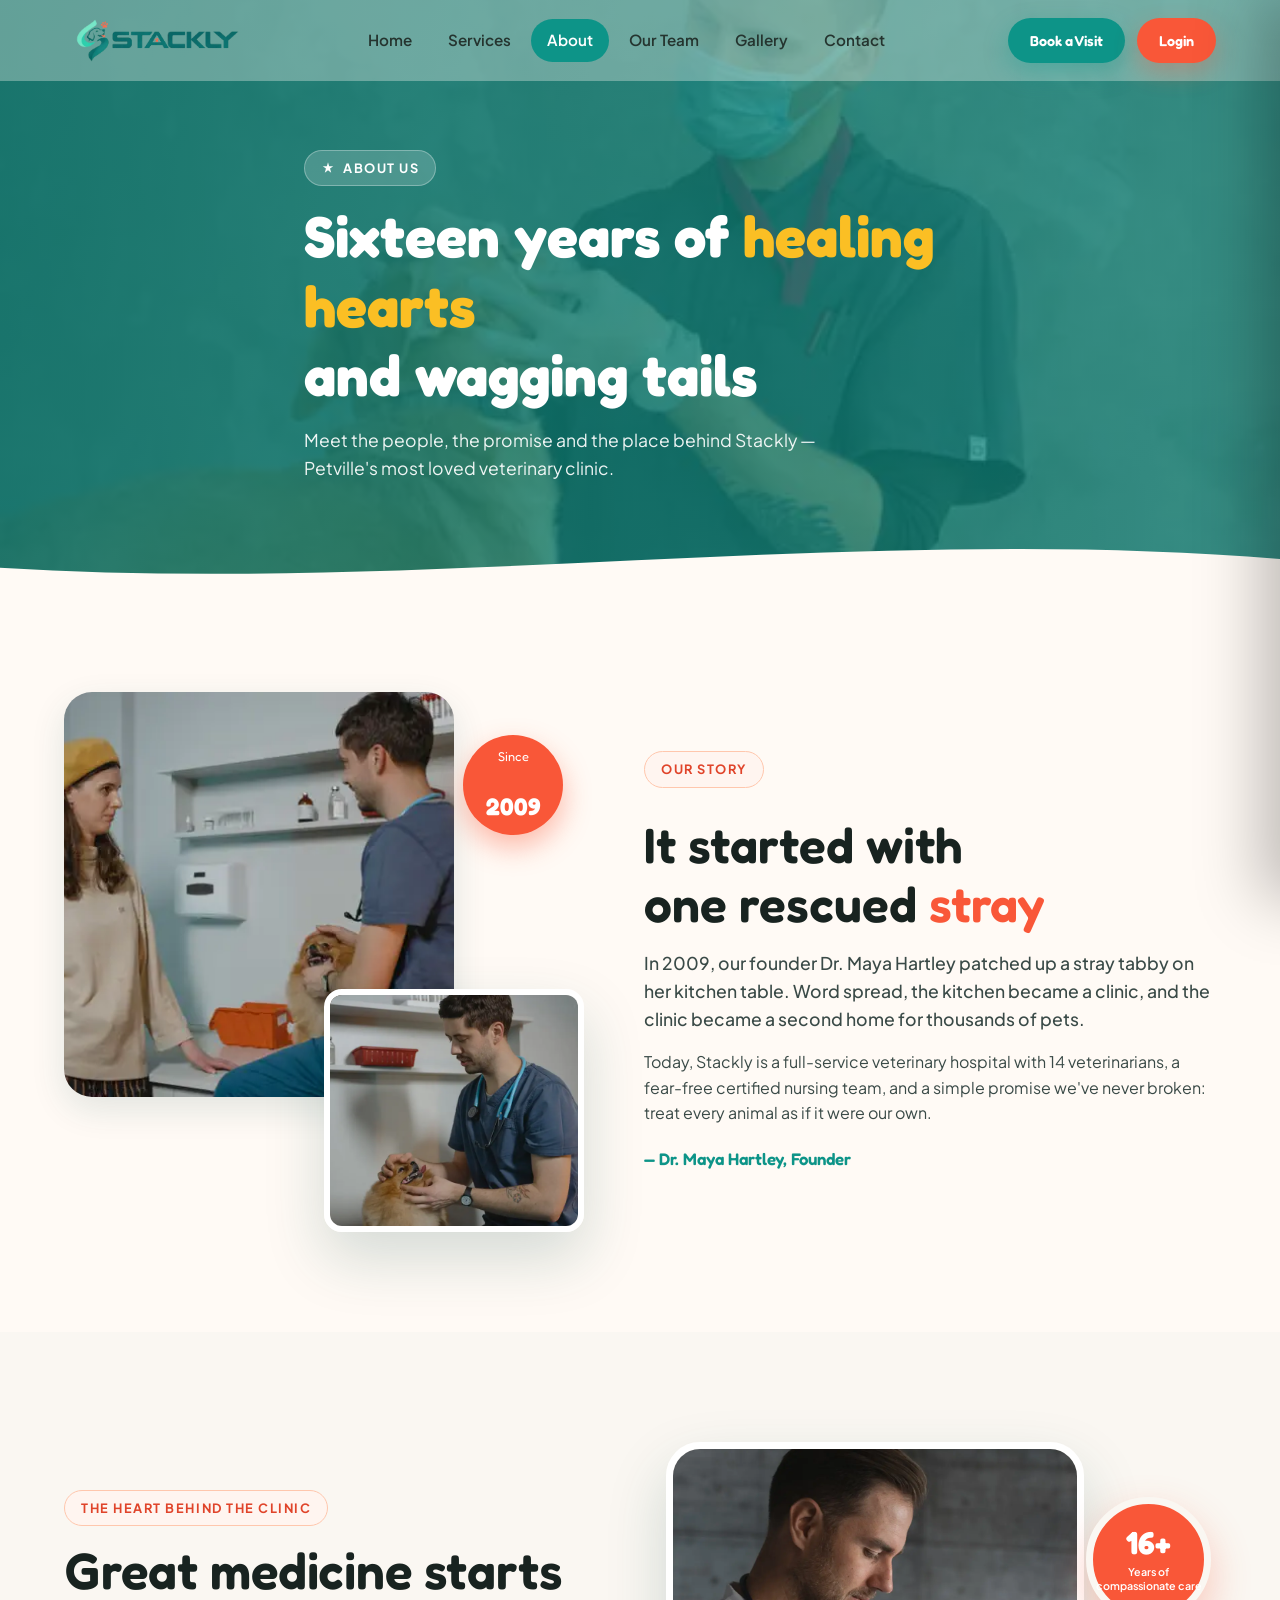
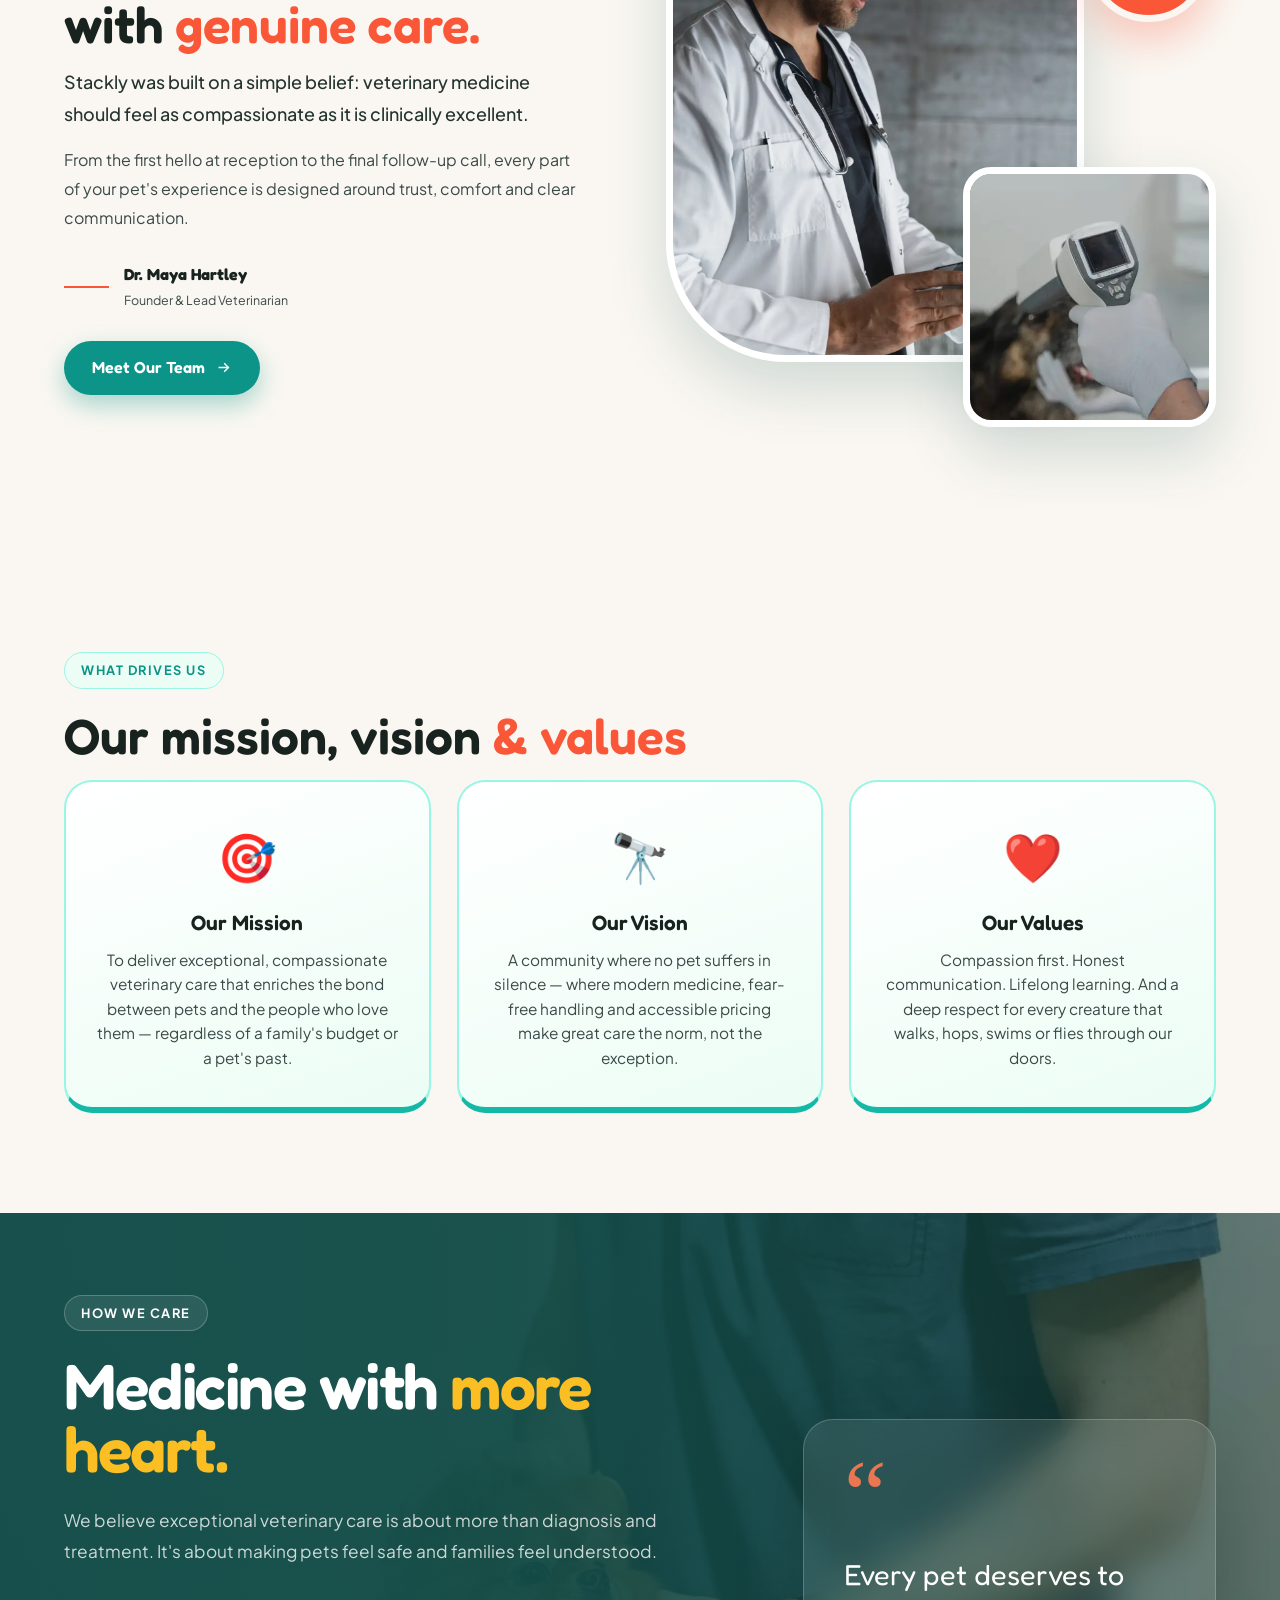
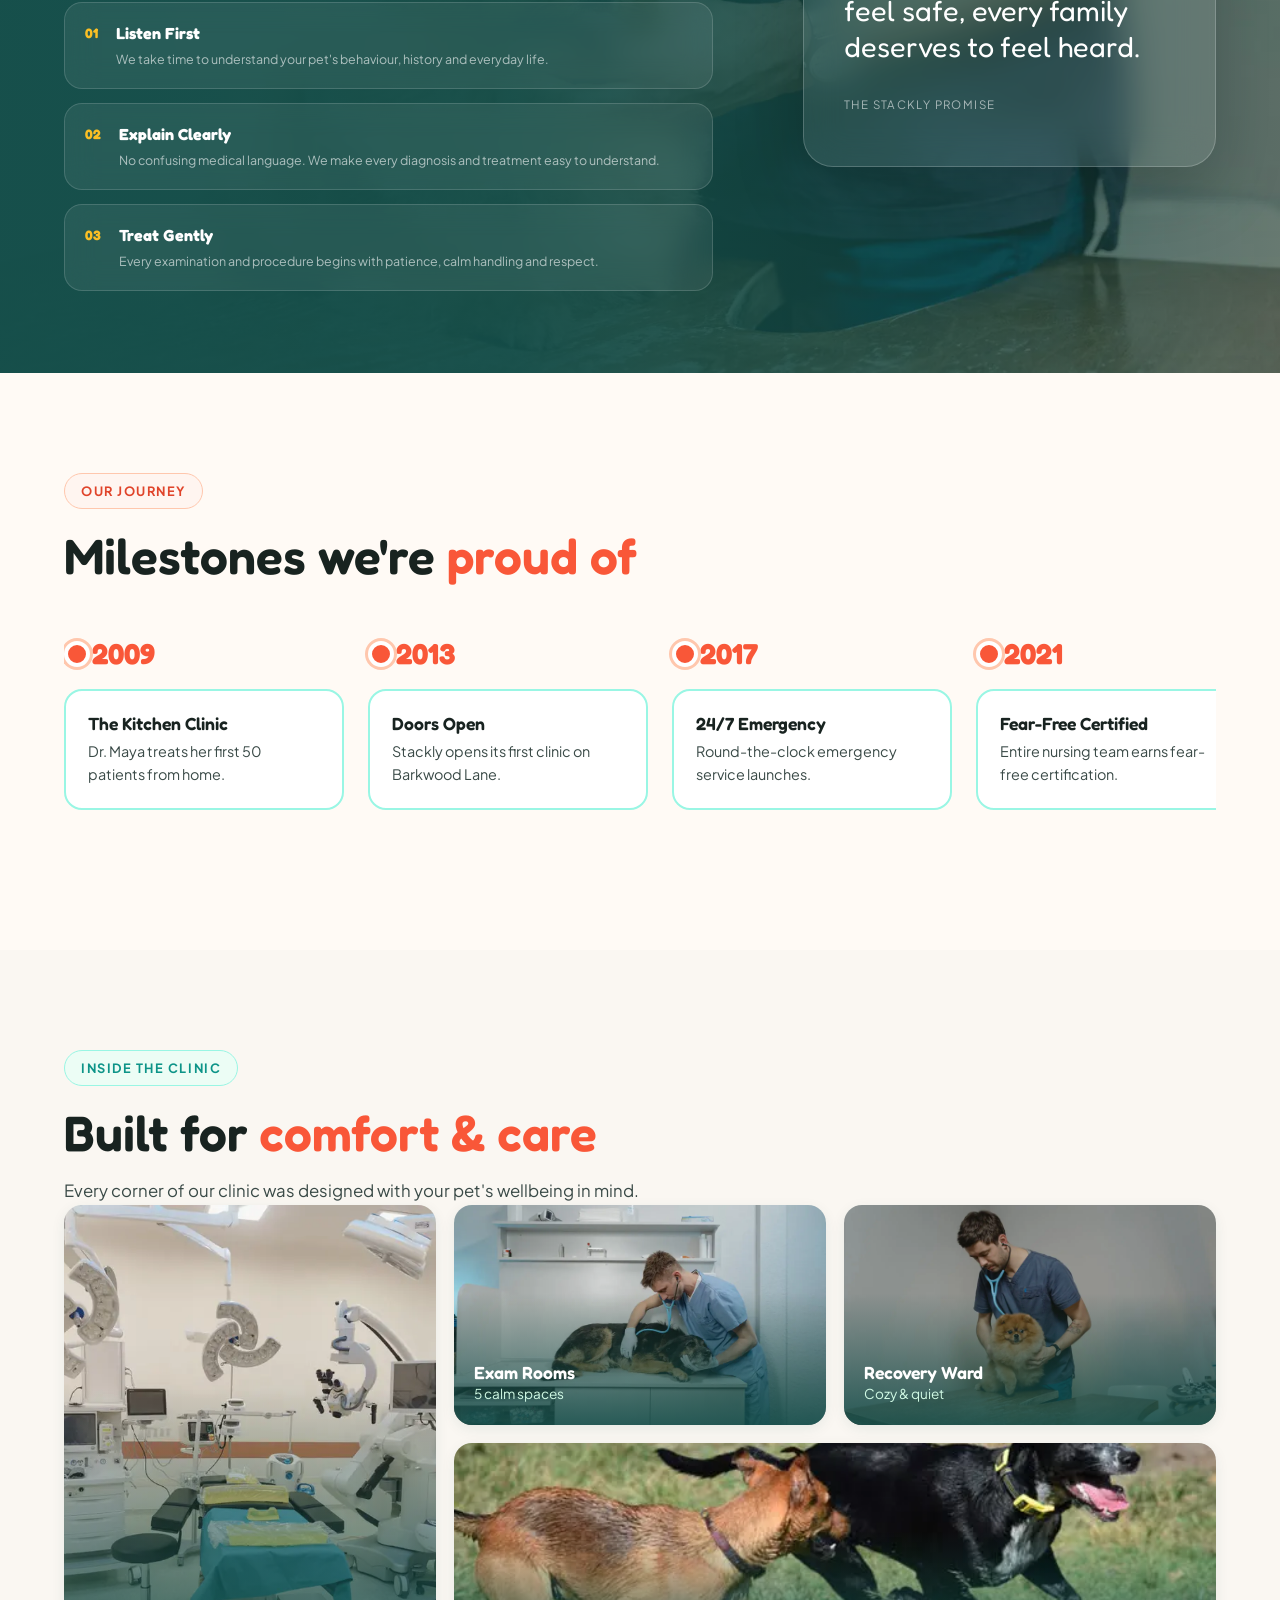
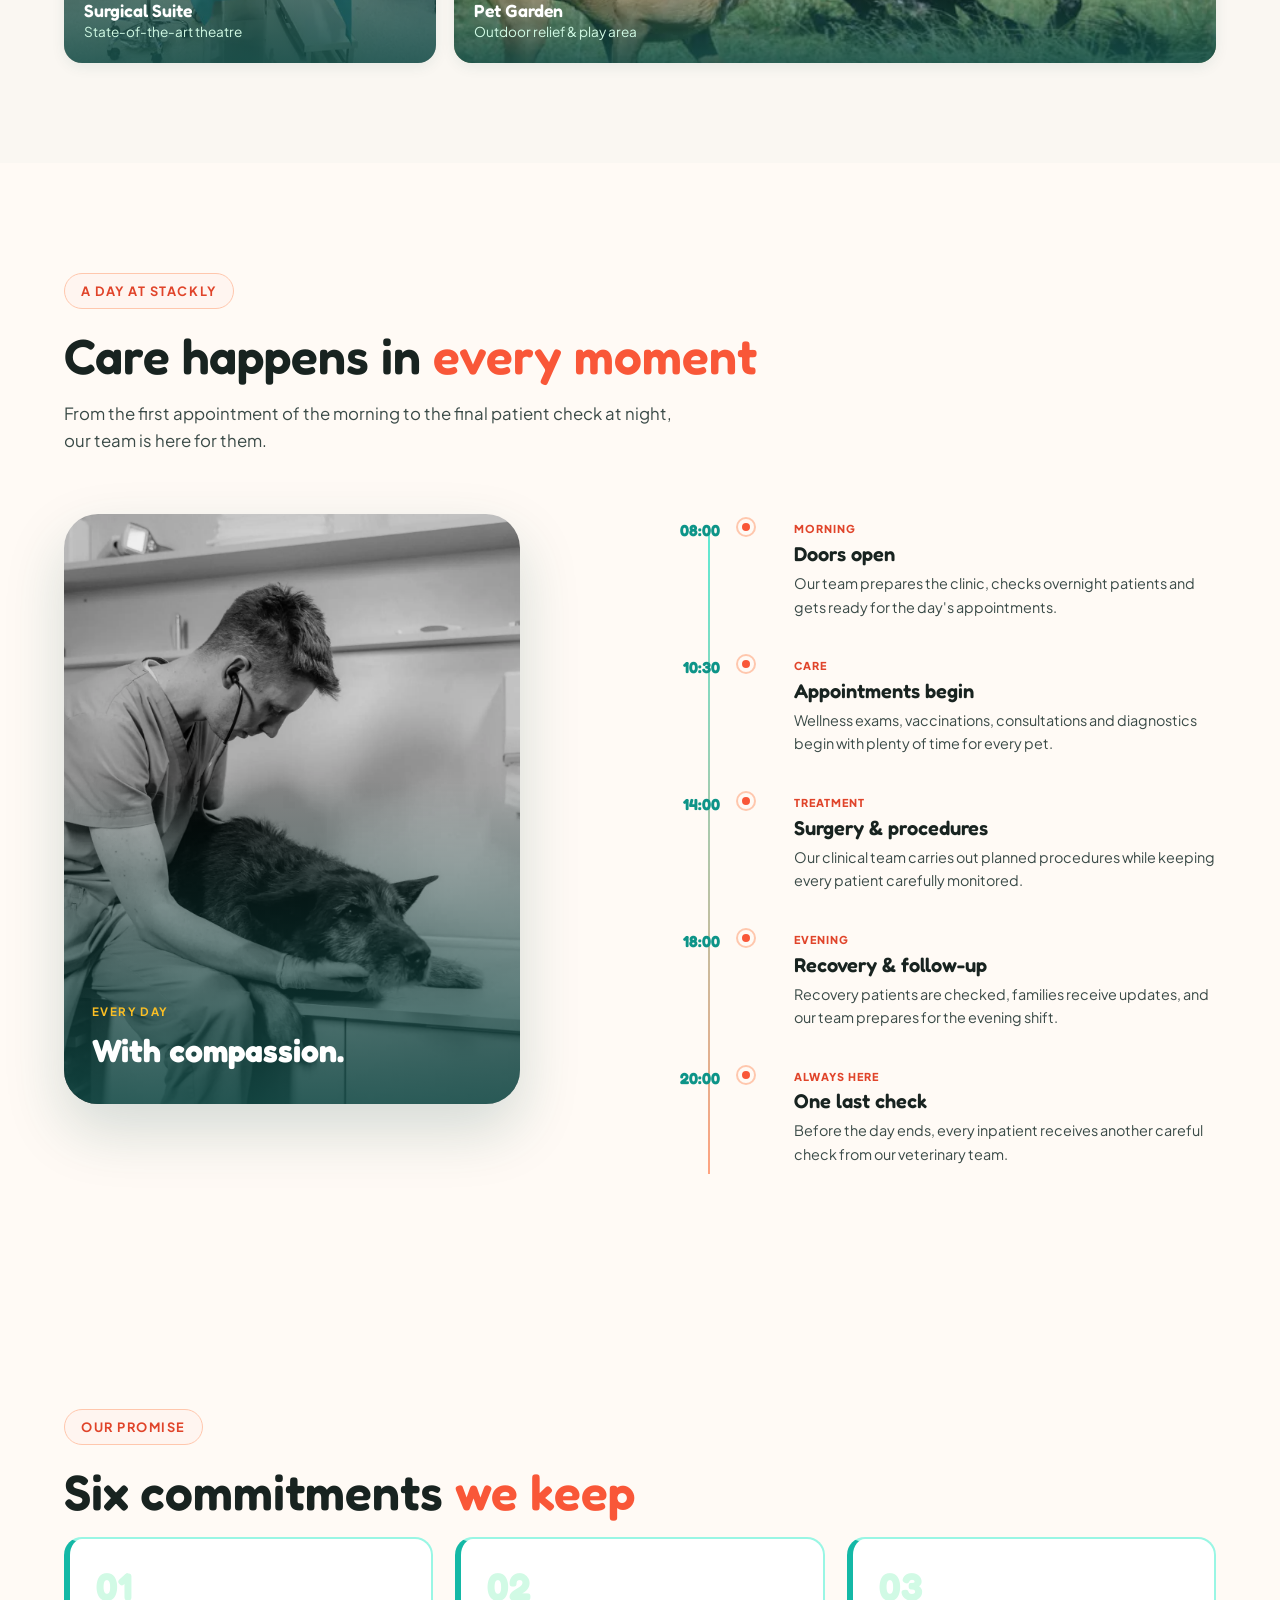
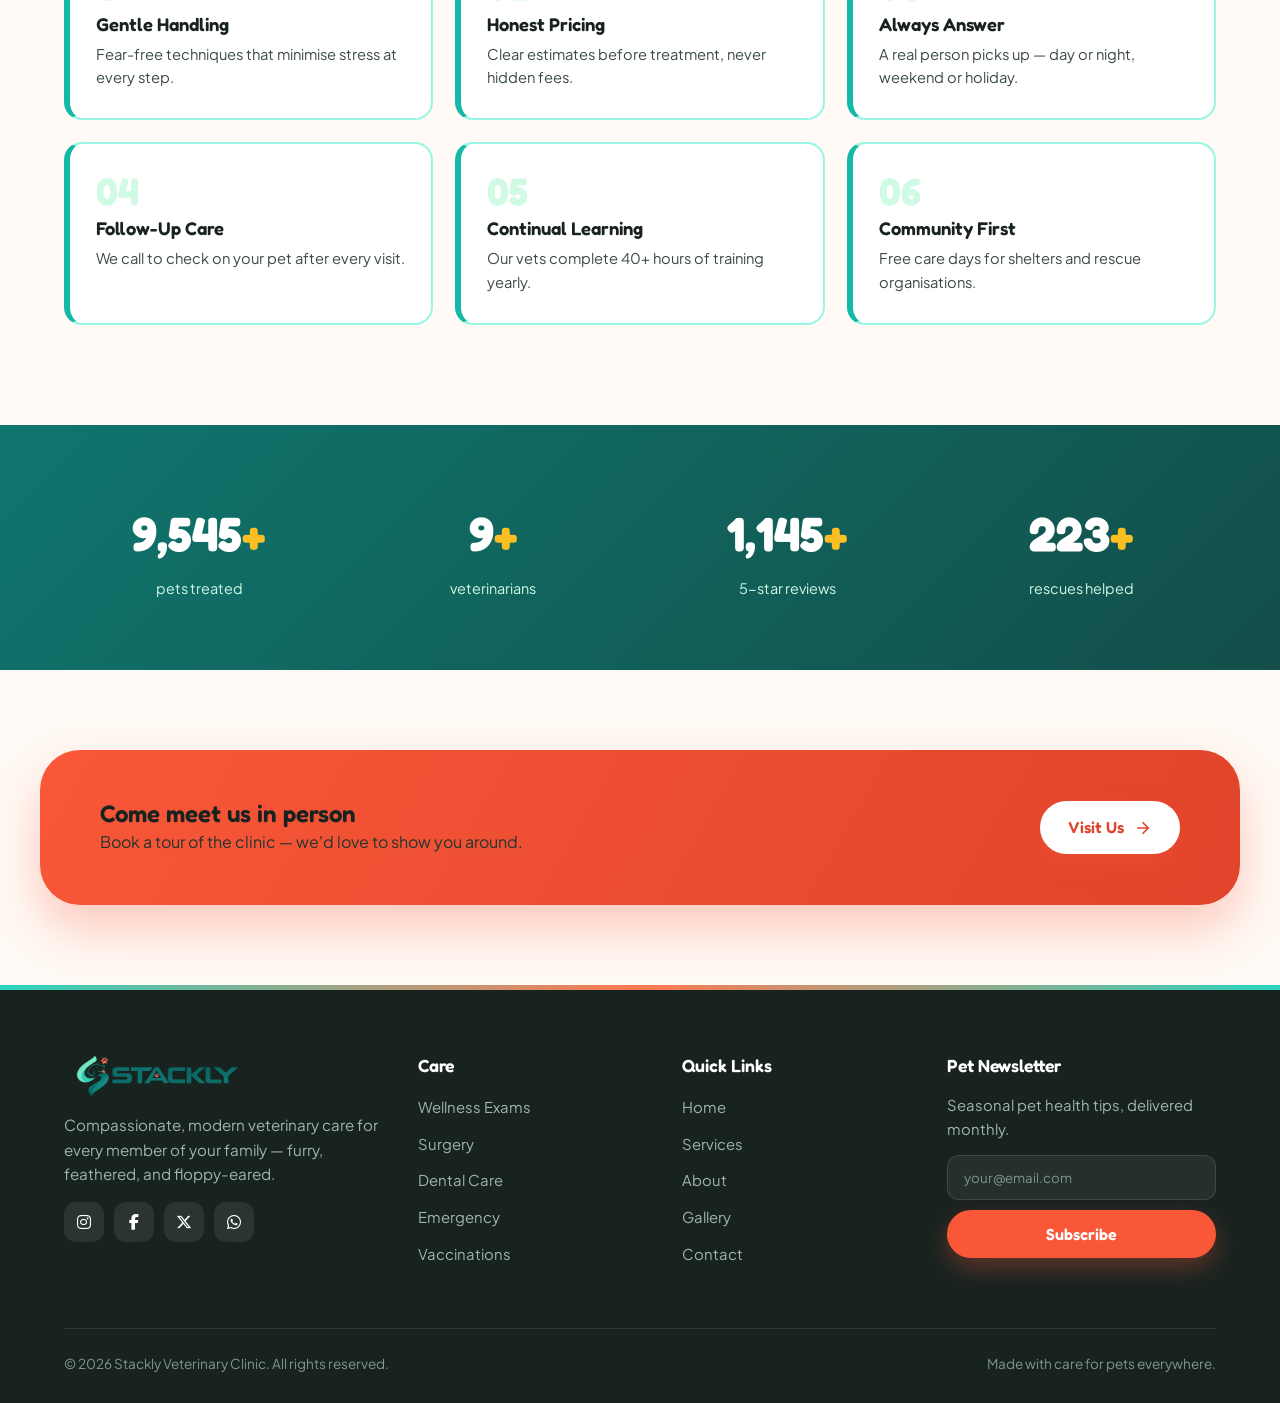
==== commit cd578a37: "." ====
--- a/about.html
+++ b/about.html
@@ -4,6 +4,10 @@
 <meta charset="UTF-8">
 <meta name="viewport" content="width=device-width, initial-scale=1.0">
 <title>About Us — Stackly Veterinary Clinic</title>
+<link
+  rel="stylesheet"
+  href="https://cdnjs.cloudflare.com/ajax/libs/font-awesome/6.5.2/css/all.min.css"
+/>
 <link rel="stylesheet" href="css/theme.css">
 <link rel="stylesheet" href="css/about.css">
 </head>
